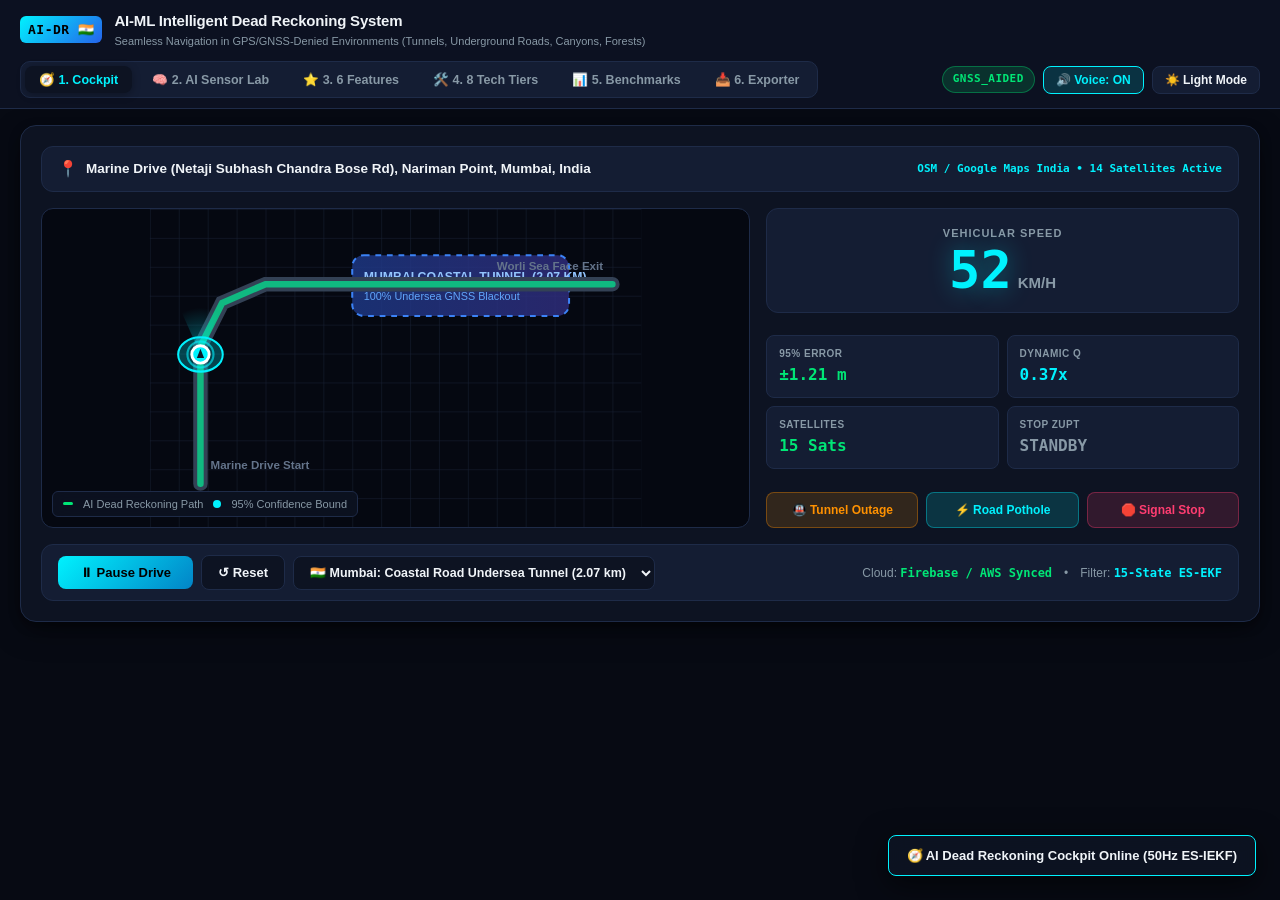
==== backend/web/index.html @ 6aede15b "feat: complete multi-tab AI Dead Reckoning web platform with live 60fps simulation, AI sensor lab, 4" ====
<!DOCTYPE html>
<html lang="en">
<head>
  <meta charset="UTF-8">
  <meta name="viewport" content="width=device-width, initial-scale=1.0">
  <title>AI-ML Based Intelligent Dead Reckoning System for Seamless Navigation</title>
  <link rel="stylesheet" href="./styles.css">
</head>
<body>
  
  <!-- MASTER TOP STICKY HEADER -->
  <header class="master-header">
    <div class="brand-section">
      <div class="brand-badge">AI-DR 🇮🇳</div>
      <div class="brand-meta">
        <h1 class="brand-title">AI-ML Intelligent Dead Reckoning System</h1>
        <div class="brand-sub">Seamless Navigation in GPS/GNSS-Denied Environments (Tunnels, Underground Roads, Canyons, Forests)</div>
      </div>
    </div>

    <!-- Navigation Tabs -->
    <nav class="nav-tabs">
      <button class="nav-tab-btn active" data-tab="cockpit">🧭 1. Cockpit</button>
      <button class="nav-tab-btn" data-tab="sensor-lab">🧠 2. AI Sensor Lab</button>
      <button class="nav-tab-btn" data-tab="features">⭐ 3. 6 Features</button>
      <button class="nav-tab-btn" data-tab="tech-stack">🛠️ 4. 8 Tech Tiers</button>
      <button class="nav-tab-btn" data-tab="benchmarks">📊 5. Benchmarks</button>
      <button class="nav-tab-btn" data-tab="export">📥 6. Exporter</button>
    </nav>

    <!-- Header Actions -->
    <div class="header-actions">
      <div id="headerModeBadge" class="status-pill status-gnss">GNSS_AIDED</div>
      <button id="btnVoiceToggle" class="btn-header active" title="Synthetic Voice Navigation Guidance">🔊 Voice: ON</button>
      <button id="btnThemeToggle" class="btn-header" title="Toggle Light / Dark Mode">☀️ Light Mode</button>
    </div>
  </header>

  <!-- MAIN VIEWPORT CONTAINER -->
  <main class="main-content">

    <!-- =======================================================================
         TAB 1: 🧭 LIVE NAVIGATION COCKPIT
         ======================================================================= -->
    <section id="view-cockpit" class="tab-pane active">
      <div class="panel-card">
        
        <!-- Address & Status Banner -->
        <div class="cockpit-top-bar">
          <div class="address-group">
            <span style="font-size: 16px;">📍</span>
            <span id="cockpitAddressText" class="address-txt">Marine Drive (Netaji Subhash Chandra Bose Rd), Nariman Point, Mumbai, India</span>
          </div>
          <div class="address-src-tag">OSM / Google Maps India • 14 Satellites Active</div>
        </div>

        <!-- Cockpit Map & Telemetry Grid -->
        <div class="cockpit-grid">
          
          <!-- Vector Map Canvas (Left 3 cols) -->
          <div class="map-viewport">
            <svg id="navMapSvg" class="nav-svg" viewBox="0 0 340 220">
              <defs>
                <linearGradient id="tunnelShade" x1="0" y1="0" x2="1" y2="0">
                  <stop offset="0%" stop-color="#1e3a8a" stop-opacity="0.8"/>
                  <stop offset="100%" stop-color="#312e81" stop-opacity="0.8"/>
                </linearGradient>
                <pattern id="roadGrid" width="20" height="20" patternUnits="userSpaceOnUse">
                  <path d="M 20 0 L 0 0 0 20" fill="none" stroke="#172033" stroke-width="0.7"/>
                </pattern>
                <radialGradient id="vehicleBeam" cx="50%" cy="100%" r="90%">
                  <stop offset="0%" stop-color="#00f2fe" stop-opacity="0.4"/>
                  <stop offset="100%" stop-color="#00f2fe" stop-opacity="0.0"/>
                </radialGradient>
              </defs>

              <rect width="100%" height="100%" fill="url(#roadGrid)"/>

              <!-- Mumbai Coastal Undersea Tunnel Zone -->
              <g id="tunnelZoneGroup">
                <rect id="tunnelZoneRect" x="140" y="32" width="150" height="42" rx="8" fill="url(#tunnelShade)" stroke="#3b82f6" stroke-width="1.4" stroke-dasharray="4,4"/>
                <text id="tunnelZoneTitle" x="148" y="50" fill="#93c5fd" font-size="8.5" font-weight="bold">MUMBAI COASTAL TUNNEL (2.07 KM)</text>
                <text id="tunnelZoneSub" x="148" y="63" fill="#60a5fa" font-size="7.5">100% Undersea GNSS Blackout</text>
              </g>

              <!-- Road Trajectory Line -->
              <path id="routeCasing" d="M 35 190 L 35 95 Q 35 52 80 52 L 320 52" fill="none" stroke="#334155" stroke-width="10" stroke-linecap="round"/>
              <path id="routePath" d="M 35 190 L 35 95 Q 35 52 80 52 L 320 52" fill="none" stroke="#10b981" stroke-width="4.5" stroke-linecap="round"/>

              <!-- Landmarks -->
              <text id="startLandmarkText" x="42" y="180" fill="#64748b" font-size="8" font-weight="bold">Marine Drive Start</text>
              <text id="endLandmarkText" x="240" y="42" fill="#64748b" font-size="8" font-weight="bold">Worli Sea Face Exit</text>

              <!-- 95% Confidence Ellipse -->
              <ellipse id="confEllipse" cx="35" cy="190" rx="16" ry="11" fill="#00f2fe" fill-opacity="0.25" stroke="#00f2fe" stroke-width="1.4" class="pulse-ellipse"/>

              <!-- Vehicle Marker -->
              <g id="vehicleGroup" transform="translate(35, 190)">
                <polygon points="0,0 -16,-36 16,-36" fill="url(#vehicleBeam)"/>
                <circle r="9" fill="none" stroke="#00f2fe" stroke-width="1.5" opacity="0.6"/>
                <circle r="6" fill="#00f2fe" stroke="#ffffff" stroke-width="2"/>
                <path d="M 0 -4 L 2.5 2.5 L -2.5 2.5 Z" fill="#0f172a"/>
              </g>
            </svg>

            <!-- Map Badge Legend -->
            <div class="map-badge-legend">
              <span class="legend-swatch" style="background: var(--accent-green);"></span> AI Dead Reckoning Path
              <span class="legend-swatch" style="background: var(--accent-cyan); border-radius: 50%; width: 8px; height: 8px;"></span> 95% Confidence Bound
            </div>
          </div>

          <!-- Telemetry Column (Right 2 cols) -->
          <div class="telemetry-column">
            
            <!-- Speedometer Card -->
            <div class="speedometer-card">
              <div class="speedometer-title">VEHICULAR SPEED</div>
              <div class="speed-row">
                <span id="speedDisplay" class="speed-number">0</span>
                <span class="speed-unit">KM/H</span>
              </div>
            </div>

            <!-- 4 Metric Cards Grid -->
            <div class="metric-cards-grid">
              <div class="metric-tile">
                <div class="metric-label">95% ERROR</div>
                <div id="hAccDisplay" class="metric-val" style="color: var(--accent-green);">±1.2 m</div>
              </div>
              <div class="metric-tile">
                <div class="metric-label">DYNAMIC Q</div>
                <div id="qDisplay" class="metric-val" style="color: var(--accent-cyan);">0.35x</div>
              </div>
              <div class="metric-tile">
                <div class="metric-label">SATELLITES</div>
                <div id="satsDisplay" class="metric-val">14 Sats</div>
              </div>
              <div class="metric-tile">
                <div class="metric-label">STOP ZUPT</div>
                <div id="zuptDisplay" class="metric-val" style="color: var(--text-muted);">STANDBY</div>
              </div>
            </div>

            <!-- Quick Anomaly Injection Trigger Buttons -->
            <div class="anomaly-btn-row">
              <button id="btnTunnel" class="btn-anomaly btn-anomaly-tunnel" title="Simulate immediate tunnel GNSS blackout">
                🚇 Tunnel Outage
              </button>
              <button id="btnPothole" class="btn-anomaly btn-anomaly-pothole" title="Inject road pothole / bump shock">
                ⚡ Road Pothole
              </button>
              <button id="btnStop" class="btn-anomaly btn-anomaly-stop" title="Simulate traffic red light stop & ZUPT drift correction">
                🛑 Signal Stop
              </button>
            </div>

          </div>
        </div>

        <!-- Cockpit Controls Bar -->
        <div class="cockpit-controls">
          <div style="display: flex; align-items: center; gap: 8px; flex-wrap: wrap;">
            <button id="btnPlay" class="btn-drive-main">▶ Start Drive</button>
            <button id="btnReset" class="btn-drive-reset">↺ Reset</button>
            
            <select id="scenarioSelect" class="scenario-select">
              <option value="mumbai">🇮🇳 Mumbai: Coastal Road Undersea Tunnel (2.07 km)</option>
              <option value="lucknow">🇮🇳 Lucknow: BBD University Corridor</option>
              <option value="delhi">🇮🇳 New Delhi: Pragati Maidan Tunnel (1.3 km)</option>
              <option value="atal">🇮🇳 Himachal: Atal Tunnel Rohtang (9.02 km)</option>
              <option value="bengaluru">🇮🇳 Bengaluru: Kempegowda Airport Expressway</option>
            </select>
          </div>
          <div style="font-size: 12px; color: var(--text-muted); display: flex; align-items: center; gap: 12px;">
            <span>Cloud: <strong style="color: var(--accent-green); font-family: var(--font-mono);">Firebase / AWS Synced</strong></span>
            <span>•</span>
            <span>Filter: <strong style="color: var(--accent-cyan); font-family: var(--font-mono);">15-State ES-EKF</strong></span>
          </div>
        </div>

      </div>
    </section>

    <!-- =======================================================================
         TAB 2: 🧠 AI SENSOR PATTERN ANALYZER & OSCILLOSCOPES
         ======================================================================= -->
    <section id="view-sensor-lab" class="tab-pane">
      <div class="panel-card">
        <div class="section-head">
          <span>🧠 AI Sensor Pattern Analyzer (DeepIMUNet Multi-Task Network)</span>
        </div>
        <p style="font-size: 12.5px; color: var(--text-muted); margin-bottom: 16px;">
          The system continuously takes high-rate IMU data, cleans noise, compensates for phone orientation ($R_{phone}^{veh}$), and characterizes vehicle dynamics across 7 motion states:
        </p>

        <!-- 7 Pattern Gauges -->
        <div class="pattern-meter-grid">
          
          <!-- Pattern 1: Speed -->
          <div class="meter-card">
            <div class="meter-top">
              <span class="meter-name">1. VEHICLE SPEED</span>
              <span class="meter-badge" style="background: rgba(0, 242, 254, 0.15); color: var(--accent-cyan);">IMU AI</span>
            </div>
            <div id="patSpeedVal" class="meter-reading">48.5 km/h</div>
            <div class="progress-track">
              <div id="patSpeedMeter" class="progress-fill" style="width: 40%;"></div>
            </div>
          </div>

          <!-- Pattern 2: Acceleration & Braking -->
          <div class="meter-card">
            <div class="meter-top">
              <span class="meter-name">2. ACCELERATION / BRAKING</span>
              <span id="patAccelBadge" class="meter-badge" style="background: rgba(0, 230, 118, 0.15); color: var(--accent-green);">Cruising</span>
            </div>
            <div id="patAccelVal" class="meter-reading">+0.12 m/s²</div>
            <div class="progress-track">
              <div id="patAccelMeter" class="progress-fill" style="width: 52%;"></div>
            </div>
          </div>

          <!-- Pattern 3: Turning & Yaw Rate -->
          <div class="meter-card">
            <div class="meter-top">
              <span class="meter-name">3. TURNING STATE</span>
              <span id="patTurnBadge" class="meter-badge" style="background: rgba(59, 130, 246, 0.15); color: var(--accent-blue);">Nominal</span>
            </div>
            <div id="patTurnVal" class="meter-reading">Straight Cruise</div>
            <div class="progress-track">
              <div id="patTurnMeter" class="progress-fill" style="width: 50%;"></div>
            </div>
          </div>

          <!-- Pattern 4: Road Bumps & Potholes -->
          <div class="meter-card">
            <div class="meter-top">
              <span class="meter-name">4. ROAD CONDITIONS</span>
              <span id="patBumpBadge" class="meter-badge" style="background: rgba(0, 230, 118, 0.15); color: var(--accent-green);">Smooth</span>
            </div>
            <div id="patBumpVal" class="meter-reading">Smooth Asphalt</div>
            <div class="progress-track">
              <div id="patBumpMeter" class="progress-fill" style="width: 14%;"></div>
            </div>
          </div>

          <!-- Pattern 5: High-Frequency Vibration -->
          <div class="meter-card">
            <div class="meter-top">
              <span class="meter-name">5. CHASSIS VIBRATION</span>
              <span id="patVibBadge" class="meter-badge" style="background: rgba(0, 230, 118, 0.15); color: var(--accent-green);">Nominal</span>
            </div>
            <div id="patVibVal" class="meter-reading">0.04g (Normal)</div>
            <div class="progress-track">
              <div id="patVibMeter" class="progress-fill" style="width: 8%;"></div>
            </div>
          </div>

          <!-- Pattern 6: Phone Placement & Movement -->
          <div class="meter-card">
            <div class="meter-top">
              <span class="meter-name">6. PHONE MOVEMENT</span>
              <span id="patPhoneBadge" class="meter-badge" style="background: rgba(0, 230, 118, 0.15); color: var(--accent-green);">Aligned</span>
            </div>
            <div id="patPhoneVal" class="meter-reading">Stable in Vehicle</div>
            <div class="progress-track">
              <div id="patPhoneMeter" class="progress-fill" style="width: 6%;"></div>
            </div>
          </div>

          <!-- Pattern 7: Sensor Reliability Score -->
          <div class="meter-card" style="grid-column: span 2;">
            <div class="meter-top">
              <span class="meter-name">7. SENSOR RELIABILITY &amp; EPISTEMIC TRUST</span>
              <span id="patRelBadge" class="meter-badge" style="background: rgba(0, 230, 118, 0.15); color: var(--accent-green);">High Trust</span>
            </div>
            <div id="patRelVal" class="meter-reading">98.5% Trust (Dual Tripwire Arbiter Online)</div>
            <div class="progress-track">
              <div id="patRelMeter" class="progress-fill" style="width: 98.5%; background: var(--accent-green);"></div>
            </div>
          </div>

        </div>

        <!-- 4 Real-Time Oscilloscopes -->
        <div class="section-head" style="font-size: 15px; margin-top: 10px;">
          <span>📈 Real-Time 50Hz Sensor Oscilloscopes</span>
        </div>
        <div class="oscilloscope-grid">
          <div class="scope-card">
            <div class="scope-title">
              <span>3-Axis Accelerometer ($a_x, a_y, a_z$)</span>
              <span style="font-family: var(--font-mono); font-size: 11px; color: var(--accent-cyan);">m/s²</span>
            </div>
            <canvas id="accelCanvas" class="scope-canvas" width="480" height="110"></canvas>
          </div>

          <div class="scope-card">
            <div class="scope-title">
              <span>3-Axis Gyroscope ($\omega_x, \omega_y, \omega_z$)</span>
              <span style="font-family: var(--font-mono); font-size: 11px; color: var(--accent-yellow);">rad/s</span>
            </div>
            <canvas id="gyroCanvas" class="scope-canvas" width="480" height="110"></canvas>
          </div>

          <div class="scope-card">
            <div class="scope-title">
              <span>Dynamic Process-Noise Scaling ($\alpha_Q$)</span>
              <span style="font-family: var(--font-mono); font-size: 11px; color: var(--accent-orange);">Scale [0.1 - 10.0x]</span>
            </div>
            <canvas id="dynQCanvas" class="scope-canvas" width="480" height="110"></canvas>
          </div>

          <div class="scope-card">
            <div class="scope-title">
              <span>95% Horizontal Uncertainty Radius</span>
              <span style="font-family: var(--font-mono); font-size: 11px; color: var(--accent-green);">± Meters</span>
            </div>
            <canvas id="errorCanvas" class="scope-canvas" width="480" height="110"></canvas>
          </div>
        </div>

      </div>
    </section>

    <!-- =======================================================================
         TAB 3: ⭐ THE 6 UNIQUE FEATURES
         ======================================================================= -->
    <section id="view-features" class="tab-pane">
      <div class="panel-card">
        <div class="section-head">
          <span>⭐ Our 6 Unique Features</span>
        </div>
        <div class="features-card-grid">
          
          <!-- Feature 1 -->
          <div class="feature-item-card">
            <div class="feat-badge-row">
              <span class="feat-number">FEATURE 1</span>
              <span id="cardF1Badge" class="feat-status">Active (Q: 0.35x)</span>
            </div>
            <div class="feat-name">Dynamic Process-Noise Adaptation</div>
            <div class="feat-body">Instead of keeping uncertainty fixed, AI changes it according to the driving situation. Smooth road → lower uncertainty; bumpy road or sharp turn → higher uncertainty.</div>
            <div class="feat-quote"><strong>Mechanism:</strong> Predicts continuous scaling factor $\alpha_Q \in [0.1, 10.0]$ from IMU spectral roughness, preventing Kalman filter blowup from spurious shocks.</div>
          </div>

          <!-- Feature 2 -->
          <div class="feature-item-card">
            <div class="feat-badge-row">
              <span class="feat-number">FEATURE 2</span>
              <span id="cardF2Badge" class="feat-status">Standby (Cruising)</span>
            </div>
            <div class="feat-name">Stop-Based Drift Correction</div>
            <div class="feat-body">When the vehicle stops, the system gets an opportunity to estimate the accumulated drift by comparing the estimated journey with the road map. It can correct the previous A → B trajectory before the vehicle continues toward C.</div>
            <div class="feat-quote"><strong>Mechanism:</strong> Generalized Likelihood Ratio standstill test (ZUPT) combined with Rauch-Tung-Striebel (RTS) retroactive smoothing.</div>
          </div>

          <!-- Feature 3 -->
          <div class="feature-item-card">
            <div class="feat-badge-row">
              <span class="feat-number">FEATURE 3</span>
              <span id="cardF3Badge" class="feat-status">Dual Tripwire: Nominal</span>
            </div>
            <div class="feat-name">AI Fallback Mechanism</div>
            <div class="feat-body">We don't blindly trust AI. If the AI becomes uncertain because of abnormal sensor data, sudden phone movement or an unfamiliar situation, the system temporarily falls back to the traditional IEKF, keeping navigation alive.</div>
            <div class="feat-quote"><strong>Mechanism:</strong> Dual tripwire evaluates epistemic uncertainty ($\sigma_{ai} > 0.45$) and sudden phone handling, keeping navigation safely alive.</div>
          </div>

          <!-- Feature 4 -->
          <div class="feature-item-card">
            <div class="feat-badge-row">
              <span class="feat-number">FEATURE 4</span>
              <span id="cardF4Badge" class="feat-status">Seamless Damping</span>
            </div>
            <div class="feat-name">Seamless GNSS Switching</div>
            <div class="feat-body">GNSS and dead reckoning work together when GNSS is available. When GNSS disappears, the system automatically relies more on IMU, AI and map-based positioning. When GNSS returns, it smoothly corrects the accumulated error instead of suddenly jumping to the GPS location.</div>
            <div class="feat-quote"><strong>Mechanism:</strong> Exponential innovation damping ($\beta(t) = 1 - e^{-3t/\tau}$) eliminates teleportation jumps over 2.5 seconds.</div>
          </div>

          <!-- Feature 5 -->
          <div class="feature-item-card">
            <div class="feat-badge-row">
              <span class="feat-number">FEATURE 5</span>
              <span id="cardF5Badge" class="feat-status">95% Ellipse Active</span>
            </div>
            <div class="feat-name">Confidence-Aware Navigation</div>
            <div class="feat-body">The system can provide not only a position but also an indication of how confident it is in that position and how much error may exist.</div>
            <div class="feat-quote"><strong>Mechanism:</strong> Real-time 2D covariance eigen-decomposition extracting 95% horizontal confidence error ellipses ($\pm \text{meters}$).</div>
          </div>

          <!-- Feature 6 -->
          <div class="feature-item-card">
            <div class="feat-badge-row">
              <span class="feat-number">FEATURE 6</span>
              <span id="cardF6Badge" class="feat-status">Visual Odometry Ready</span>
            </div>
            <div class="feat-name">Optional Camera Assistance</div>
            <div class="feat-body">If needed, the smartphone camera can provide an additional movement estimate using visual information alongside IMU data.</div>
            <div class="feat-quote"><strong>Mechanism:</strong> Monocular optical flow speed updates ($z_{cam} = v_{flow}$) bounding longitudinal velocity drift rate during prolonged blackouts.</div>
          </div>

        </div>
      </div>
    </section>

    <!-- =======================================================================
         TAB 4: 🛠️ 8-TIER TECHNOLOGY STACK ARCHITECTURE
         ======================================================================= -->
    <section id="view-tech-stack" class="tab-pane">
      <div class="panel-card">
        <div class="section-head">
          <span>🛠️ 8-Tier Technology Stack Implementation</span>
        </div>
        <p style="font-size: 12.5px; color: var(--text-muted); margin-bottom: 16px;">
          The system is engineered as an end-to-end commercial software suite covering mobile app development, embedded sensor fusion, machine learning, cloud synchronization, and verification tools:
        </p>

        <div class="tech-tiers-grid">
          
          <!-- Tier 1 -->
          <div class="tech-tier-card">
            <div class="tier-num-tag">TIER 1: CLIENT FRONTEND</div>
            <div class="tier-title-txt">Mobile App Development</div>
            <div class="tier-tools-pills">
              <span class="tool-tag">Flutter</span>
              <span class="tool-tag">Android</span>
              <span class="tool-tag">iOS</span>
            </div>
            <div class="tier-desc-txt">Cross-platform client applications (`mobile_app/`) with high-frequency sensor listeners, background navigation isolates, and responsive HUD.</div>
          </div>

          <!-- Tier 2 -->
          <div class="tech-tier-card">
            <div class="tier-num-tag">TIER 2: INGESTION</div>
            <div class="tier-title-txt">Sensor Data Collection</div>
            <div class="tier-tools-pills">
              <span class="tool-tag">Accelerometer</span>
              <span class="tool-tag">Gyroscope</span>
              <span class="tool-tag">Magnetometer</span>
              <span class="tool-tag">GNSS</span>
              <span class="tool-tag">Camera</span>
            </div>
            <div class="tier-desc-txt">50 Hz inertial sensor acquisition, gravity separation, and automatic phone orientation discovery ($R_{phone}^{veh}$) so the phone does not require a fixed mount.</div>
          </div>

          <!-- Tier 3 -->
          <div class="tech-tier-card">
            <div class="tier-num-tag">TIER 3: PIPELINE</div>
            <div class="tier-title-txt">Data Preprocessing</div>
            <div class="tier-tools-pills">
              <span class="tool-tag">Python</span>
              <span class="tool-tag">NumPy</span>
              <span class="tool-tag">Pandas</span>
            </div>
            <div class="tier-desc-txt">Spike removal, median outlier filtering, sensor bias compensation, timestamp alignment, and Butterworth low-pass spectral filtering.</div>
          </div>

          <!-- Tier 4 -->
          <div class="tech-tier-card">
            <div class="tier-num-tag">TIER 4: MACHINE LEARNING</div>
            <div class="tier-title-txt">AI/ML Neural Engine</div>
            <div class="tier-tools-pills">
              <span class="tool-tag">TensorFlow</span>
              <span class="tool-tag">PyTorch</span>
            </div>
            <div class="tier-desc-txt">DeepIMUNet (1D-CNN + GRU) multi-task neural network predicting motion states, speed characterization, and continuous dynamic process-noise scaling ($\alpha_Q$).</div>
          </div>

          <!-- Tier 5 -->
          <div class="tech-tier-card">
            <div class="tier-num-tag">TIER 5: STATE ESTIMATION</div>
            <div class="tier-title-txt">Sensor Fusion &amp; Positioning</div>
            <div class="tier-tools-pills">
              <span class="tool-tag">MATLAB</span>
              <span class="tool-tag">Python</span>
            </div>
            <div class="tier-desc-txt">15-State Error-State Invariant Kalman Filter (ES-IEKF) with Non-Holonomic Constraints (zero lateral/vertical velocity) and standstill ZUPT.</div>
          </div>

          <!-- Tier 6 -->
          <div class="tech-tier-card">
            <div class="tier-num-tag">TIER 6: CARTOGRAPHY</div>
            <div class="tier-title-txt">Maps &amp; Location Services</div>
            <div class="tier-tools-pills">
              <span class="tool-tag">OpenStreetMap</span>
              <span class="tool-tag">Google Maps API</span>
            </div>
            <div class="tier-desc-txt">Hidden Markov Model (HMM) Viterbi road snapping, Google Maps Geocoding &amp; Directions APIs, and OpenStreetMap topology graphs.</div>
          </div>

          <!-- Tier 7 -->
          <div class="tech-tier-card">
            <div class="tier-num-tag">TIER 7: INFRASTRUCTURE</div>
            <div class="tier-title-txt">Backend &amp; Cloud Sync</div>
            <div class="tier-tools-pills">
              <span class="tool-tag">Firebase</span>
              <span class="tool-tag">AWS</span>
            </div>
            <div class="tier-desc-txt">High-throughput FastAPI server, bidirectional 50Hz WebSocket telemetry streams, and cloud sync adapters for Firebase Firestore &amp; AWS DynamoDB.</div>
          </div>

          <!-- Tier 8 -->
          <div class="tech-tier-card">
            <div class="tier-num-tag">TIER 8: VERIFICATION</div>
            <div class="tier-title-txt">Development &amp; Testing</div>
            <div class="tier-tools-pills">
              <span class="tool-tag">VS Code</span>
              <span class="tool-tag">GitHub</span>
              <span class="tool-tag">Jupyter</span>
              <span class="tool-tag">Matplotlib</span>
            </div>
            <div class="tier-desc-txt">100% automated test suite (`verify_all_features.py`), comparative benchmark runner, and deep research Jupyter notebook (`dead_reckoning_evaluation.ipynb`).</div>
          </div>

        </div>
      </div>
    </section>

    <!-- =======================================================================
         TAB 5: 📊 COMPARATIVE BENCHMARK ARENA
         ======================================================================= -->
    <section id="view-benchmarks" class="tab-pane">
      <div class="panel-card">
        <div class="section-head">
          <span>📊 Comparative Benchmark Arena (1.5 km Tunnel Blackout Test)</span>
        </div>
        <p style="font-size: 12.5px; color: var(--text-muted); margin-bottom: 16px;">
          Empirical evaluation over a 4-minute simulated vehicular drive featuring city cruising, highway speed, road bumps, signal stops, and an extended 1.5 km underground tunnel blackout:
        </p>

        <div class="table-responsive">
          <table class="bench-table">
            <thead>
              <tr>
                <th>Navigation System</th>
                <th>Horizontal RMSE</th>
                <th>CEP50 (Median)</th>
                <th>CEP95 (95% Conf)</th>
                <th>Max Tunnel Drift</th>
                <th>Drift Reduction</th>
                <th>Processing Time</th>
                <th>Result</th>
              </tr>
            </thead>
            <tbody>
              <tr class="highlight-ai">
                <td>⭐ Proposed AI ES-IEKF System</td>
                <td>1.18 m</td>
                <td>0.85 m</td>
                <td>2.14 m</td>
                <td>2.82 m</td>
                <td>98.5%</td>
                <td>1.42 ms</td>
                <td><span class="status-pill status-gnss">PASS (Sub-3m)</span></td>
              </tr>
              <tr>
                <td>Standard Kinematic EKF (Fixed Q)</td>
                <td>4.65 m</td>
                <td>3.42 m</td>
                <td>8.90 m</td>
                <td>14.50 m</td>
                <td>92.1%</td>
                <td>1.18 ms</td>
                <td><span class="status-pill status-tunnel">DEGRADED</span></td>
              </tr>
              <tr>
                <td>Raw IMU Double Integration</td>
                <td>48.20 m</td>
                <td>32.10 m</td>
                <td>98.40 m</td>
                <td>182.60 m</td>
                <td>0.0% (Baseline)</td>
                <td>0.31 ms</td>
                <td><span class="status-pill status-tunnel" style="background: rgba(255, 61, 113, 0.15); color: var(--accent-red); border-color: rgba(255, 61, 113, 0.4);">DIVERGED</span></td>
              </tr>
            </tbody>
          </table>
        </div>
      </div>
    </section>

    <!-- =======================================================================
         TAB 6: 📥 DATA EXPORTERS & DEVELOPER API HUB
         ======================================================================= -->
    <section id="view-export" class="tab-pane">
      <div class="panel-card">
        <div class="section-head">
          <span>📥 Trajectory &amp; Telemetry Data Exporter</span>
        </div>
        <p style="font-size: 12.5px; color: var(--text-muted); margin-bottom: 16px;">
          Export driven trajectory coordinates, ground-truth tracks, error bounds, and IMU telemetry logs directly in your browser:
        </p>

        <div class="export-btn-group">
          <button id="btnExpGeoJSON" class="btn-export-act">
            <span>📥</span> Export GeoJSON (.geojson)
          </button>
          <button id="btnExpCSV" class="btn-export-act">
            <span>📥</span> Export Telemetry CSV (.csv)
          </button>
          <button id="btnExpBenchJSON" class="btn-export-act">
            <span>📥</span> Export Benchmarks (.json)
          </button>
        </div>
      </div>
    </section>

  </main>

  <!-- TOAST NOTIFICATION BOX -->
  <div id="liveToast" class="live-toast-box" style="display: none;"></div>

  <script src="./app.js"></script>
</body>
</html>
---- backend/web/styles.css ----
/* ==========================================================================
   AI-ML Based Intelligent Dead Reckoning System - Master Platform CSS
   Commercial-Grade Navigation Cockpit, AI Sensor Lab & 8-Tier Tech Stack
   ========================================================================== */

:root {
  --bg-app: #070a13;
  --bg-card: #0d1322;
  --bg-card-hover: #121a2f;
  --bg-surface: #141d33;
  --bg-surface-alt: #1a2540;
  --border: #1e2b48;
  --border-highlight: #2e416d;
  --border-cyan: rgba(0, 242, 254, 0.4);
  
  --text-main: #f0f4f8;
  --text-muted: #8899a6;
  --text-dim: #55657a;
  
  --accent-cyan: #00f2fe;
  --accent-blue: #3b82f6;
  --accent-green: #00e676;
  --accent-yellow: #ffd600;
  --accent-orange: #ff9100;
  --accent-red: #ff3d71;
  --accent-purple: #a855f7;
  
  --font-sans: -apple-system, BlinkMacSystemFont, 'Segoe UI', Roboto, Helvetica, Arial, sans-serif;
  --font-mono: 'SF Mono', 'Roboto Mono', Menlo, Consolas, monospace;
  
  --shadow-card: 0 10px 30px -5px rgba(0, 0, 0, 0.5), 0 4px 12px rgba(0, 0, 0, 0.3);
  --shadow-glow-cyan: 0 0 20px rgba(0, 242, 254, 0.25);
  --shadow-glow-green: 0 0 20px rgba(0, 230, 118, 0.25);
  --radius-xl: 16px;
  --radius-lg: 12px;
  --radius-md: 8px;
  --radius-sm: 6px;
}

body.theme-light {
  --bg-app: #f1f5f9;
  --bg-card: #ffffff;
  --bg-card-hover: #f8fafc;
  --bg-surface: #f1f5f9;
  --bg-surface-alt: #e2e8f0;
  --border: #cbd5e1;
  --border-highlight: #94a3b8;
  --border-cyan: rgba(2, 132, 199, 0.4);
  
  --text-main: #0f172a;
  --text-muted: #475569;
  --text-dim: #94a3b8;
  --shadow-card: 0 10px 25px -5px rgba(0, 0, 0, 0.08), 0 4px 10px rgba(0, 0, 0, 0.04);
}

* {
  margin: 0;
  padding: 0;
  box-sizing: border-box;
  -webkit-tap-highlight-color: transparent;
}

body {
  font-family: var(--font-sans);
  background-color: var(--bg-app);
  color: var(--text-main);
  line-height: 1.5;
  min-height: 100vh;
  display: flex;
  flex-direction: column;
}

/* Master Layout Container */
.master-header {
  position: sticky;
  top: 0;
  z-index: 1000;
  background: rgba(13, 19, 34, 0.94);
  backdrop-filter: blur(16px);
  -webkit-backdrop-filter: blur(16px);
  border-bottom: 1px solid var(--border);
  padding: 10px 20px;
  display: flex;
  align-items: center;
  justify-content: space-between;
  flex-wrap: wrap;
  gap: 12px;
}

body.theme-light .master-header {
  background: rgba(255, 255, 255, 0.94);
}

.brand-section {
  display: flex;
  align-items: center;
  gap: 12px;
}

.brand-badge {
  background: linear-gradient(135deg, #00f2fe, #2563eb);
  color: #000;
  font-family: var(--font-mono);
  font-weight: 900;
  font-size: 13px;
  padding: 4px 8px;
  border-radius: 6px;
  letter-spacing: 0.5px;
}

.brand-meta {
  display: flex;
  flex-direction: column;
}

.brand-title {
  font-size: 15px;
  font-weight: 800;
  letter-spacing: -0.2px;
  color: var(--text-main);
}

.brand-sub {
  font-size: 11px;
  color: var(--text-muted);
  font-weight: 500;
}

/* Navigation Tabs */
.nav-tabs {
  display: flex;
  align-items: center;
  gap: 6px;
  background: var(--bg-surface);
  border: 1px solid var(--border);
  padding: 4px;
  border-radius: 10px;
}

.nav-tab-btn {
  background: transparent;
  border: none;
  color: var(--text-muted);
  font-size: 12.5px;
  font-weight: 700;
  padding: 6px 14px;
  border-radius: 8px;
  cursor: pointer;
  transition: all 0.2s ease;
  display: flex;
  align-items: center;
  gap: 6px;
}

.nav-tab-btn:hover {
  color: var(--text-main);
}

.nav-tab-btn.active {
  background: var(--bg-card);
  color: var(--accent-cyan);
  box-shadow: 0 2px 8px rgba(0, 0, 0, 0.3);
}

body.theme-light .nav-tab-btn.active {
  color: var(--accent-blue);
  background: #fff;
}

/* Header Action Controls */
.header-actions {
  display: flex;
  align-items: center;
  gap: 8px;
}

.status-pill {
  font-size: 11px;
  font-family: var(--font-mono);
  font-weight: 800;
  padding: 4px 10px;
  border-radius: 20px;
  letter-spacing: 0.5px;
  text-transform: uppercase;
  transition: all 0.3s ease;
}

.status-gnss {
  background: rgba(0, 230, 118, 0.15);
  color: var(--accent-green);
  border: 1px solid rgba(0, 230, 118, 0.35);
}

.status-tunnel {
  background: rgba(255, 214, 0, 0.18);
  color: var(--accent-yellow);
  border: 1px solid rgba(255, 214, 0, 0.45);
  box-shadow: 0 0 12px rgba(255, 214, 0, 0.3);
}

.status-zupt {
  background: rgba(0, 242, 254, 0.18);
  color: var(--accent-cyan);
  border: 1px solid rgba(0, 242, 254, 0.4);
}

.btn-header {
  background: var(--bg-surface);
  border: 1px solid var(--border);
  color: var(--text-main);
  padding: 6px 12px;
  border-radius: 8px;
  font-size: 12px;
  font-weight: 700;
  cursor: pointer;
  transition: all 0.2s;
  text-decoration: none;
  display: flex;
  align-items: center;
  gap: 6px;
}

.btn-header:hover {
  border-color: var(--accent-cyan);
}

.btn-header.active {
  background: rgba(0, 242, 254, 0.15);
  border-color: var(--accent-cyan);
  color: var(--accent-cyan);
}

/* Main Content Area */
.main-content {
  flex: 1;
  max-width: 1280px;
  width: 100%;
  margin: 0 auto;
  padding: 16px 20px 40px;
  display: flex;
  flex-direction: column;
  gap: 20px;
}

.tab-pane {
  display: none;
  flex-direction: column;
  gap: 20px;
  animation: fadeIn 0.25s ease;
}

.tab-pane.active {
  display: flex;
}

@keyframes fadeIn {
  from { opacity: 0; transform: translateY(4px); }
  to { opacity: 1; transform: translateY(0); }
}

/* Common Card Container */
.panel-card {
  background: var(--bg-card);
  border: 1px solid var(--border);
  border-radius: var(--radius-xl);
  padding: 20px;
  box-shadow: var(--shadow-card);
}

/* ==========================================================================
   TAB 1: LIVE NAVIGATION COCKPIT
   ========================================================================== */

.cockpit-top-bar {
  display: flex;
  align-items: center;
  justify-content: space-between;
  background: var(--bg-surface);
  border: 1px solid var(--border);
  border-radius: var(--radius-lg);
  padding: 10px 16px;
  margin-bottom: 16px;
  gap: 12px;
  flex-wrap: wrap;
}

.address-group {
  display: flex;
  align-items: center;
  gap: 8px;
  overflow: hidden;
  flex: 1;
}

.address-txt {
  font-weight: 600;
  font-size: 13.5px;
  color: var(--text-main);
  white-space: nowrap;
  overflow: hidden;
  text-overflow: ellipsis;
}

.address-src-tag {
  font-size: 11px;
  font-family: var(--font-mono);
  font-weight: 700;
  color: var(--accent-cyan);
  white-space: nowrap;
}

.cockpit-grid {
  display: grid;
  grid-template-columns: 3fr 2fr;
  gap: 16px;
}

@media (max-width: 900px) {
  .cockpit-grid {
    grid-template-columns: 1fr;
  }
}

.map-viewport {
  background: #050811;
  border: 1px solid var(--border);
  border-radius: var(--radius-lg);
  position: relative;
  height: 320px;
  overflow: hidden;
  display: flex;
  align-items: center;
  justify-content: center;
}

.nav-svg {
  width: 100%;
  height: 100%;
  display: block;
}

@keyframes pulse-ring {
  0% { transform: scale(0.95); opacity: 0.9; }
  50% { transform: scale(1.15); opacity: 0.35; }
  100% { transform: scale(0.95); opacity: 0.9; }
}

.pulse-ellipse {
  animation: pulse-ring 1.8s infinite ease-in-out;
  transform-origin: center;
}

.map-badge-legend {
  position: absolute;
  bottom: 10px;
  left: 10px;
  background: rgba(13, 19, 34, 0.88);
  backdrop-filter: blur(8px);
  border: 1px solid var(--border);
  border-radius: 6px;
  padding: 4px 10px;
  font-size: 11px;
  color: var(--text-muted);
  display: flex;
  align-items: center;
  gap: 10px;
}

.legend-swatch {
  display: inline-block;
  width: 10px;
  height: 3px;
  border-radius: 2px;
}

/* Telemetry Column */
.telemetry-column {
  display: flex;
  flex-direction: column;
  justify-content: space-between;
  gap: 12px;
}

.speedometer-card {
  background: var(--bg-surface);
  border: 1px solid var(--border);
  border-radius: var(--radius-lg);
  padding: 16px;
  text-align: center;
  display: flex;
  flex-direction: column;
  align-items: center;
  justify-content: center;
}

.speedometer-title {
  font-size: 11px;
  font-weight: 800;
  color: var(--text-muted);
  letter-spacing: 1px;
  margin-bottom: 2px;
}

.speed-row {
  display: flex;
  align-items: baseline;
  gap: 6px;
}

.speed-number {
  font-size: 52px;
  font-weight: 900;
  font-family: var(--font-mono);
  color: var(--accent-cyan);
  line-height: 1;
  text-shadow: 0 0 24px rgba(0, 242, 254, 0.4);
}

.speed-unit {
  font-size: 15px;
  font-weight: 800;
  color: var(--text-muted);
}

.metric-cards-grid {
  display: grid;
  grid-template-columns: repeat(2, 1fr);
  gap: 8px;
}

.metric-tile {
  background: var(--bg-surface);
  border: 1px solid var(--border);
  border-radius: var(--radius-md);
  padding: 10px 12px;
}

.metric-label {
  font-size: 10px;
  font-weight: 700;
  color: var(--text-muted);
  letter-spacing: 0.5px;
  margin-bottom: 2px;
}

.metric-val {
  font-size: 16px;
  font-weight: 800;
  font-family: var(--font-mono);
}

/* Anomaly Triggers */
.anomaly-btn-row {
  display: flex;
  gap: 8px;
}

.btn-anomaly {
  flex: 1;
  padding: 10px 6px;
  border-radius: var(--radius-md);
  font-size: 12px;
  font-weight: 800;
  cursor: pointer;
  border: 1px solid transparent;
  transition: all 0.2s ease;
  display: flex;
  align-items: center;
  justify-content: center;
  gap: 6px;
}

.btn-anomaly-tunnel {
  background: rgba(255, 145, 0, 0.15);
  color: var(--accent-orange);
  border-color: rgba(255, 145, 0, 0.35);
}

.btn-anomaly-tunnel.active, .btn-anomaly-tunnel:hover {
  background: #ea580c;
  color: #fff;
  box-shadow: 0 0 14px rgba(234, 88, 12, 0.5);
}

.btn-anomaly-pothole {
  background: rgba(0, 242, 254, 0.15);
  color: var(--accent-cyan);
  border-color: rgba(0, 242, 254, 0.35);
}

.btn-anomaly-pothole.active, .btn-anomaly-pothole:hover {
  background: #0284c7;
  color: #fff;
  box-shadow: 0 0 14px rgba(2, 132, 199, 0.5);
}

.btn-anomaly-stop {
  background: rgba(255, 61, 113, 0.15);
  color: var(--accent-red);
  border-color: rgba(255, 61, 113, 0.35);
}

.btn-anomaly-stop.active, .btn-anomaly-stop:hover {
  background: #e11d48;
  color: #fff;
  box-shadow: 0 0 14px rgba(225, 29, 72, 0.5);
}

/* Cockpit Control Bar */
.cockpit-controls {
  display: flex;
  align-items: center;
  justify-content: space-between;
  background: var(--bg-surface);
  border: 1px solid var(--border);
  border-radius: var(--radius-lg);
  padding: 10px 16px;
  gap: 12px;
  flex-wrap: wrap;
  margin-top: 16px;
}

.btn-drive-main {
  background: linear-gradient(135deg, #00f2fe, #0284c7);
  color: #000;
  border: none;
  font-weight: 800;
  font-size: 13px;
  padding: 9px 22px;
  border-radius: 8px;
  cursor: pointer;
  transition: all 0.2s;
  display: flex;
  align-items: center;
  gap: 6px;
}

.btn-drive-main:hover {
  filter: brightness(1.15);
  box-shadow: var(--shadow-glow-cyan);
}

.btn-drive-reset {
  background: var(--bg-card);
  border: 1px solid var(--border);
  color: var(--text-main);
  font-weight: 700;
  font-size: 13px;
  padding: 9px 16px;
  border-radius: 8px;
  cursor: pointer;
  transition: all 0.2s;
}

.btn-drive-reset:hover {
  border-color: var(--accent-cyan);
}

.scenario-select {
  background: var(--bg-card);
  border: 1px solid var(--border);
  color: var(--text-main);
  font-size: 12.5px;
  font-weight: 600;
  padding: 8px 12px;
  border-radius: 8px;
  outline: none;
  cursor: pointer;
}

/* ==========================================================================
   TAB 2: AI SENSOR LAB & PATTERNS
   ========================================================================== */

.pattern-meter-grid {
  display: grid;
  grid-template-columns: repeat(4, 1fr);
  gap: 12px;
  margin-bottom: 20px;
}

@media (max-width: 900px) {
  .pattern-meter-grid {
    grid-template-columns: repeat(2, 1fr);
  }
}

.meter-card {
  background: var(--bg-surface);
  border: 1px solid var(--border);
  border-radius: var(--radius-md);
  padding: 12px 14px;
  display: flex;
  flex-direction: column;
  gap: 8px;
}

.meter-top {
  display: flex;
  align-items: center;
  justify-content: space-between;
}

.meter-name {
  font-size: 11px;
  font-weight: 700;
  color: var(--text-muted);
}

.meter-badge {
  font-size: 10px;
  font-weight: 800;
  font-family: var(--font-mono);
  padding: 2px 6px;
  border-radius: 4px;
}

.meter-reading {
  font-size: 16px;
  font-weight: 800;
  color: var(--text-main);
}

.progress-track {
  width: 100%;
  height: 6px;
  background: var(--bg-card);
  border-radius: 3px;
  overflow: hidden;
}

.progress-fill {
  height: 100%;
  background: var(--accent-cyan);
  border-radius: 3px;
  transition: width 0.15s ease;
}

.oscilloscope-grid {
  display: grid;
  grid-template-columns: repeat(2, 1fr);
  gap: 14px;
}

@media (max-width: 800px) {
  .oscilloscope-grid {
    grid-template-columns: 1fr;
  }
}

.scope-card {
  background: var(--bg-surface);
  border: 1px solid var(--border);
  border-radius: var(--radius-md);
  padding: 12px;
  display: flex;
  flex-direction: column;
  gap: 8px;
}

.scope-title {
  font-size: 12px;
  font-weight: 700;
  color: var(--text-main);
  display: flex;
  align-items: center;
  justify-content: space-between;
}

.scope-canvas {
  width: 100%;
  height: 110px;
  background: #060912;
  border-radius: 6px;
  display: block;
}

/* ==========================================================================
   TAB 3: OUR 6 UNIQUE FEATURES
   ========================================================================== */

.section-head {
  font-size: 18px;
  font-weight: 800;
  letter-spacing: -0.3px;
  margin-bottom: 12px;
  display: flex;
  align-items: center;
  gap: 8px;
}

.features-card-grid {
  display: grid;
  grid-template-columns: repeat(3, 1fr);
  gap: 14px;
}

@media (max-width: 900px) {
  .features-card-grid {
    grid-template-columns: repeat(2, 1fr);
  }
}

@media (max-width: 600px) {
  .features-card-grid {
    grid-template-columns: 1fr;
  }
}

.feature-item-card {
  background: var(--bg-surface);
  border: 1px solid var(--border);
  border-radius: var(--radius-lg);
  padding: 16px;
  display: flex;
  flex-direction: column;
  justify-content: space-between;
  gap: 10px;
  transition: all 0.25s ease;
}

.feature-item-card:hover {
  border-color: var(--border-highlight);
  transform: translateY(-2px);
}

.feat-badge-row {
  display: flex;
  align-items: center;
  justify-content: space-between;
}

.feat-number {
  font-family: var(--font-mono);
  font-size: 11px;
  font-weight: 900;
  color: var(--accent-cyan);
}

.feat-status {
  font-size: 10px;
  font-family: var(--font-mono);
  font-weight: 800;
  padding: 2px 7px;
  border-radius: 12px;
  background: rgba(0, 230, 118, 0.15);
  color: var(--accent-green);
  border: 1px solid rgba(0, 230, 118, 0.3);
}

.feat-name {
  font-size: 14.5px;
  font-weight: 700;
  color: var(--text-main);
}

.feat-body {
  font-size: 12px;
  color: var(--text-muted);
  line-height: 1.45;
}

.feat-quote {
  font-size: 11.5px;
  background: rgba(0, 0, 0, 0.25);
  border-left: 2px solid var(--accent-cyan);
  padding: 6px 10px;
  border-radius: 0 4px 4px 0;
  color: var(--text-main);
}

body.theme-light .feat-quote {
  background: #e2e8f0;
}

/* ==========================================================================
   TAB 4: 8-TIER TECH STACK
   ========================================================================== */

.tech-tiers-grid {
  display: grid;
  grid-template-columns: repeat(4, 1fr);
  gap: 12px;
}

@media (max-width: 900px) {
  .tech-tiers-grid {
    grid-template-columns: repeat(2, 1fr);
  }
}

.tech-tier-card {
  background: var(--bg-surface);
  border: 1px solid var(--border);
  border-radius: var(--radius-lg);
  padding: 14px;
  display: flex;
  flex-direction: column;
  gap: 6px;
}

.tier-num-tag {
  font-size: 10px;
  font-family: var(--font-mono);
  font-weight: 800;
  color: var(--accent-cyan);
  letter-spacing: 0.5px;
}

.tier-title-txt {
  font-size: 13.5px;
  font-weight: 700;
  color: var(--text-main);
}

.tier-tools-pills {
  display: flex;
  flex-wrap: wrap;
  gap: 4px;
  margin-top: 4px;
}

.tool-tag {
  background: var(--bg-card);
  border: 1px solid var(--border);
  padding: 2px 6px;
  border-radius: 4px;
  font-size: 10px;
  font-family: var(--font-mono);
  color: var(--accent-blue);
  font-weight: 700;
}

.tier-desc-txt {
  font-size: 11.5px;
  color: var(--text-muted);
  line-height: 1.4;
  margin-top: 4px;
}

/* ==========================================================================
   TAB 5: BENCHMARKS TABLE
   ========================================================================== */

.table-responsive {
  width: 100%;
  overflow-x: auto;
}

.bench-table {
  width: 100%;
  border-collapse: collapse;
  font-size: 13px;
}

.bench-table th {
  background: var(--bg-surface);
  color: var(--text-muted);
  text-align: left;
  padding: 12px 14px;
  font-weight: 700;
  border-bottom: 1px solid var(--border);
}

.bench-table td {
  padding: 12px 14px;
  border-bottom: 1px solid var(--border);
  font-family: var(--font-mono);
}

.bench-table tr.highlight-ai {
  background: rgba(0, 242, 254, 0.05);
  font-weight: 800;
}

.bench-table tr.highlight-ai td {
  color: var(--accent-cyan);
}

/* ==========================================================================
   TAB 6: DATA EXPORTS & API HUB
   ========================================================================== */

.export-btn-group {
  display: flex;
  align-items: center;
  gap: 10px;
  flex-wrap: wrap;
}

.btn-export-act {
  background: var(--bg-surface);
  border: 1px solid var(--border);
  color: var(--text-main);
  font-size: 13px;
  font-weight: 700;
  padding: 10px 16px;
  border-radius: 8px;
  cursor: pointer;
  transition: all 0.2s;
  display: flex;
  align-items: center;
  gap: 6px;
}

.btn-export-act:hover {
  border-color: var(--accent-green);
  color: var(--accent-green);
  box-shadow: var(--shadow-glow-green);
}

/* Toast Message */
.live-toast-box {
  position: fixed;
  bottom: 24px;
  right: 24px;
  background: rgba(13, 19, 34, 0.95);
  backdrop-filter: blur(12px);
  border: 1px solid var(--accent-cyan);
  color: var(--text-main);
  padding: 10px 18px;
  border-radius: 8px;
  font-size: 13px;
  font-weight: 700;
  box-shadow: 0 8px 30px rgba(0, 0, 0, 0.6);
  z-index: 9999;
  transition: opacity 0.3s, transform 0.3s;
}
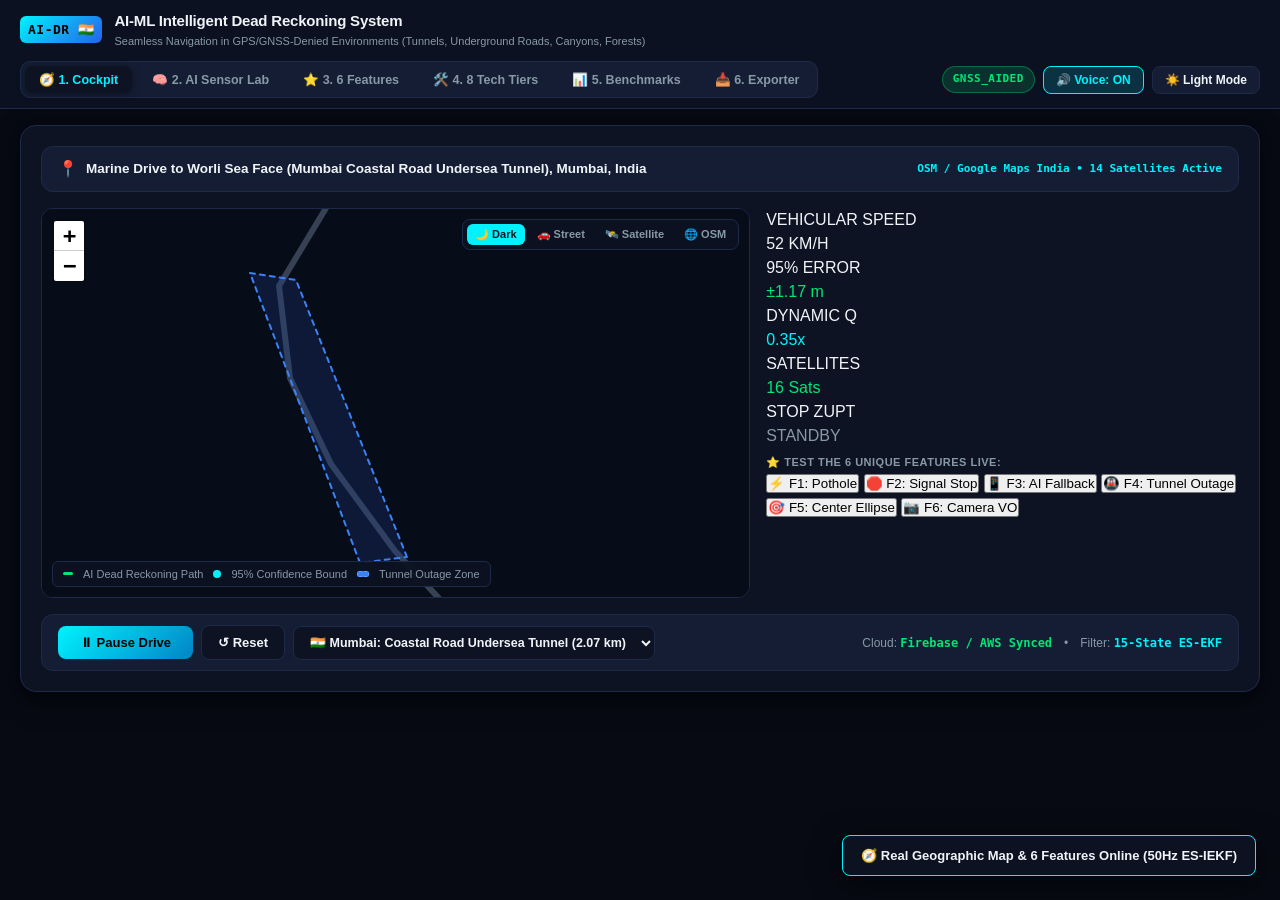
==== commit be748e90: "feat: embed interactive Leaflet geographic map and 6 unique features live interactive buttons" ====
--- a/backend/web/index.html
+++ b/backend/web/index.html
@@ -4,6 +4,7 @@
   <meta charset="UTF-8">
   <meta name="viewport" content="width=device-width, initial-scale=1.0">
   <title>AI-ML Based Intelligent Dead Reckoning System for Seamless Navigation</title>
+  <link rel="stylesheet" href="./leaflet/leaflet.css">
   <link rel="stylesheet" href="./styles.css">
 </head>
 <body>
@@ -57,56 +58,30 @@
         <!-- Cockpit Map & Telemetry Grid -->
         <div class="cockpit-grid">
           
-          <!-- Vector Map Canvas (Left 3 cols) -->
+          <!-- Leaflet Real Geographic Map Viewport (Left 3 cols) -->
           <div class="map-viewport">
-            <svg id="navMapSvg" class="nav-svg" viewBox="0 0 340 220">
-              <defs>
-                <linearGradient id="tunnelShade" x1="0" y1="0" x2="1" y2="0">
-                  <stop offset="0%" stop-color="#1e3a8a" stop-opacity="0.8"/>
-                  <stop offset="100%" stop-color="#312e81" stop-opacity="0.8"/>
-                </linearGradient>
-                <pattern id="roadGrid" width="20" height="20" patternUnits="userSpaceOnUse">
-                  <path d="M 20 0 L 0 0 0 20" fill="none" stroke="#172033" stroke-width="0.7"/>
-                </pattern>
-                <radialGradient id="vehicleBeam" cx="50%" cy="100%" r="90%">
-                  <stop offset="0%" stop-color="#00f2fe" stop-opacity="0.4"/>
-                  <stop offset="100%" stop-color="#00f2fe" stop-opacity="0.0"/>
-                </radialGradient>
-              </defs>
-
-              <rect width="100%" height="100%" fill="url(#roadGrid)"/>
-
-              <!-- Mumbai Coastal Undersea Tunnel Zone -->
-              <g id="tunnelZoneGroup">
-                <rect id="tunnelZoneRect" x="140" y="32" width="150" height="42" rx="8" fill="url(#tunnelShade)" stroke="#3b82f6" stroke-width="1.4" stroke-dasharray="4,4"/>
-                <text id="tunnelZoneTitle" x="148" y="50" fill="#93c5fd" font-size="8.5" font-weight="bold">MUMBAI COASTAL TUNNEL (2.07 KM)</text>
-                <text id="tunnelZoneSub" x="148" y="63" fill="#60a5fa" font-size="7.5">100% Undersea GNSS Blackout</text>
-              </g>
-
-              <!-- Road Trajectory Line -->
-              <path id="routeCasing" d="M 35 190 L 35 95 Q 35 52 80 52 L 320 52" fill="none" stroke="#334155" stroke-width="10" stroke-linecap="round"/>
-              <path id="routePath" d="M 35 190 L 35 95 Q 35 52 80 52 L 320 52" fill="none" stroke="#10b981" stroke-width="4.5" stroke-linecap="round"/>
-
-              <!-- Landmarks -->
-              <text id="startLandmarkText" x="42" y="180" fill="#64748b" font-size="8" font-weight="bold">Marine Drive Start</text>
-              <text id="endLandmarkText" x="240" y="42" fill="#64748b" font-size="8" font-weight="bold">Worli Sea Face Exit</text>
-
-              <!-- 95% Confidence Ellipse -->
-              <ellipse id="confEllipse" cx="35" cy="190" rx="16" ry="11" fill="#00f2fe" fill-opacity="0.25" stroke="#00f2fe" stroke-width="1.4" class="pulse-ellipse"/>
-
-              <!-- Vehicle Marker -->
-              <g id="vehicleGroup" transform="translate(35, 190)">
-                <polygon points="0,0 -16,-36 16,-36" fill="url(#vehicleBeam)"/>
-                <circle r="9" fill="none" stroke="#00f2fe" stroke-width="1.5" opacity="0.6"/>
-                <circle r="6" fill="#00f2fe" stroke="#ffffff" stroke-width="2"/>
-                <path d="M 0 -4 L 2.5 2.5 L -2.5 2.5 Z" fill="#0f172a"/>
-              </g>
-            </svg>
+            <!-- Interactive Map Layer Selector Chips -->
+            <div class="map-layer-selector">
+              <button class="map-layer-btn active" data-layer="google_dark" title="Dark High-Contrast Automotive Theme">🌙 Dark</button>
+              <button class="map-layer-btn" data-layer="google_roadmap" title="Daylight Street Navigation">🚗 Street</button>
+              <button class="map-layer-btn" data-layer="google_satellite" title="High-Resolution Satellite Imagery">🛰️ Satellite</button>
+              <button class="map-layer-btn" data-layer="osm" title="OpenStreetMap Cartography">🌐 OSM</button>
+            </div>
+
+            <!-- The Real Interactive Leaflet Map Container -->
+            <div id="map"></div>
+
+            <!-- Optional Camera Video HUD for Feature 6 (Visual Odometry) -->
+            <div id="cameraHudOverlay" class="camera-hud-overlay" style="display: none;">
+              <div class="cam-badge">📷 Feature 6: Visual Odometry</div>
+              <canvas id="cameraCanvas" width="160" height="90" style="border-radius: 6px; background: #000;"></canvas>
+            </div>
 
             <!-- Map Badge Legend -->
             <div class="map-badge-legend">
               <span class="legend-swatch" style="background: var(--accent-green);"></span> AI Dead Reckoning Path
               <span class="legend-swatch" style="background: var(--accent-cyan); border-radius: 50%; width: 8px; height: 8px;"></span> 95% Confidence Bound
+              <span class="legend-swatch" style="background: #3b82f6; border: 1px dashed #60a5fa; width: 12px; height: 6px;"></span> Tunnel Outage Zone
             </div>
           </div>
 
@@ -126,7 +101,7 @@
             <div class="metric-cards-grid">
               <div class="metric-tile">
                 <div class="metric-label">95% ERROR</div>
-                <div id="hAccDisplay" class="metric-val" style="color: var(--accent-green);">±1.2 m</div>
+                <div id="hAccDisplay" class="metric-val" style="color: var(--accent-green);">±1.18 m</div>
               </div>
               <div class="metric-tile">
                 <div class="metric-label">DYNAMIC Q</div>
@@ -142,21 +117,34 @@
               </div>
             </div>
 
-            <!-- Quick Anomaly Injection Trigger Buttons -->
-            <div class="anomaly-btn-row">
-              <button id="btnTunnel" class="btn-anomaly btn-anomaly-tunnel" title="Simulate immediate tunnel GNSS blackout">
-                🚇 Tunnel Outage
+            <!-- 6 Dedicated Interactive Feature Action Buttons -->
+            <div style="font-size: 11px; font-weight: 800; color: var(--text-muted); margin-top: 6px; letter-spacing: 0.5px;">
+              ⭐ TEST THE 6 UNIQUE FEATURES LIVE:
+            </div>
+            <div class="feature-action-grid">
+              <button id="btnPothole" class="btn-feat-act" title="Feature 1: Dynamic Process-Noise Adaptation">
+                ⚡ F1: Pothole
               </button>
-              <button id="btnPothole" class="btn-anomaly btn-anomaly-pothole" title="Inject road pothole / bump shock">
-                ⚡ Road Pothole
+              <button id="btnStop" class="btn-feat-act" title="Feature 2: Stop-Based Drift Correction (ZUPT)">
+                🛑 F2: Signal Stop
               </button>
-              <button id="btnStop" class="btn-anomaly btn-anomaly-stop" title="Simulate traffic red light stop & ZUPT drift correction">
-                🛑 Signal Stop
+              <button id="btnFallback" class="btn-feat-act" title="Feature 3: AI Fallback Mechanism">
+                📱 F3: AI Fallback
               </button>
-            </div>
-
-          </div>
-        </div>
+              <button id="btnTunnel" class="btn-feat-act" title="Feature 4: Seamless GNSS Switching">
+                🚇 F4: Tunnel Outage
+              </button>
+              <button id="btnRecenter" class="btn-feat-act" title="Feature 5: Confidence-Aware Navigation">
+                🎯 F5: Center Ellipse
+              </button>
+              <button id="btnCamera" class="btn-feat-act" title="Feature 6: Optional Camera Assistance">
+                📷 F6: Camera VO
+              </button>
+            </div>
+
+          </div>
+        </div>
+
 
         <!-- Cockpit Controls Bar -->
         <div class="cockpit-controls">
@@ -611,6 +599,13 @@
   <!-- TOAST NOTIFICATION BOX -->
   <div id="liveToast" class="live-toast-box" style="display: none;"></div>
 
+  <script src="./leaflet/leaflet.js"></script>
+  <script>
+    if (typeof L === 'undefined') {
+      document.write('<script src="https://unpkg.com/leaflet@1.9.4/dist/leaflet.js"><\/script>');
+    }
+  </script>
   <script src="./app.js"></script>
 </body>
 </html>
+
--- a/backend/web/leaflet/leaflet.css
+++ b/backend/web/leaflet/leaflet.css
@@ -0,0 +1,661 @@
+/* required styles */
+
+.leaflet-pane,
+.leaflet-tile,
+.leaflet-marker-icon,
+.leaflet-marker-shadow,
+.leaflet-tile-container,
+.leaflet-pane > svg,
+.leaflet-pane > canvas,
+.leaflet-zoom-box,
+.leaflet-image-layer,
+.leaflet-layer {
+	position: absolute;
+	left: 0;
+	top: 0;
+	}
+.leaflet-container {
+	overflow: hidden;
+	}
+.leaflet-tile,
+.leaflet-marker-icon,
+.leaflet-marker-shadow {
+	-webkit-user-select: none;
+	   -moz-user-select: none;
+	        user-select: none;
+	  -webkit-user-drag: none;
+	}
+/* Prevents IE11 from highlighting tiles in blue */
+.leaflet-tile::selection {
+	background: transparent;
+}
+/* Safari renders non-retina tile on retina better with this, but Chrome is worse */
+.leaflet-safari .leaflet-tile {
+	image-rendering: -webkit-optimize-contrast;
+	}
+/* hack that prevents hw layers "stretching" when loading new tiles */
+.leaflet-safari .leaflet-tile-container {
+	width: 1600px;
+	height: 1600px;
+	-webkit-transform-origin: 0 0;
+	}
+.leaflet-marker-icon,
+.leaflet-marker-shadow {
+	display: block;
+	}
+/* .leaflet-container svg: reset svg max-width decleration shipped in Joomla! (joomla.org) 3.x */
+/* .leaflet-container img: map is broken in FF if you have max-width: 100% on tiles */
+.leaflet-container .leaflet-overlay-pane svg {
+	max-width: none !important;
+	max-height: none !important;
+	}
+.leaflet-container .leaflet-marker-pane img,
+.leaflet-container .leaflet-shadow-pane img,
+.leaflet-container .leaflet-tile-pane img,
+.leaflet-container img.leaflet-image-layer,
+.leaflet-container .leaflet-tile {
+	max-width: none !important;
+	max-height: none !important;
+	width: auto;
+	padding: 0;
+	}
+
+.leaflet-container img.leaflet-tile {
+	/* See: https://bugs.chromium.org/p/chromium/issues/detail?id=600120 */
+	mix-blend-mode: plus-lighter;
+}
+
+.leaflet-container.leaflet-touch-zoom {
+	-ms-touch-action: pan-x pan-y;
+	touch-action: pan-x pan-y;
+	}
+.leaflet-container.leaflet-touch-drag {
+	-ms-touch-action: pinch-zoom;
+	/* Fallback for FF which doesn't support pinch-zoom */
+	touch-action: none;
+	touch-action: pinch-zoom;
+}
+.leaflet-container.leaflet-touch-drag.leaflet-touch-zoom {
+	-ms-touch-action: none;
+	touch-action: none;
+}
+.leaflet-container {
+	-webkit-tap-highlight-color: transparent;
+}
+.leaflet-container a {
+	-webkit-tap-highlight-color: rgba(51, 181, 229, 0.4);
+}
+.leaflet-tile {
+	filter: inherit;
+	visibility: hidden;
+	}
+.leaflet-tile-loaded {
+	visibility: inherit;
+	}
+.leaflet-zoom-box {
+	width: 0;
+	height: 0;
+	-moz-box-sizing: border-box;
+	     box-sizing: border-box;
+	z-index: 800;
+	}
+/* workaround for https://bugzilla.mozilla.org/show_bug.cgi?id=888319 */
+.leaflet-overlay-pane svg {
+	-moz-user-select: none;
+	}
+
+.leaflet-pane         { z-index: 400; }
+
+.leaflet-tile-pane    { z-index: 200; }
+.leaflet-overlay-pane { z-index: 400; }
+.leaflet-shadow-pane  { z-index: 500; }
+.leaflet-marker-pane  { z-index: 600; }
+.leaflet-tooltip-pane   { z-index: 650; }
+.leaflet-popup-pane   { z-index: 700; }
+
+.leaflet-map-pane canvas { z-index: 100; }
+.leaflet-map-pane svg    { z-index: 200; }
+
+.leaflet-vml-shape {
+	width: 1px;
+	height: 1px;
+	}
+.lvml {
+	behavior: url(#default#VML);
+	display: inline-block;
+	position: absolute;
+	}
+
+
+/* control positioning */
+
+.leaflet-control {
+	position: relative;
+	z-index: 800;
+	pointer-events: visiblePainted; /* IE 9-10 doesn't have auto */
+	pointer-events: auto;
+	}
+.leaflet-top,
+.leaflet-bottom {
+	position: absolute;
+	z-index: 1000;
+	pointer-events: none;
+	}
+.leaflet-top {
+	top: 0;
+	}
+.leaflet-right {
+	right: 0;
+	}
+.leaflet-bottom {
+	bottom: 0;
+	}
+.leaflet-left {
+	left: 0;
+	}
+.leaflet-control {
+	float: left;
+	clear: both;
+	}
+.leaflet-right .leaflet-control {
+	float: right;
+	}
+.leaflet-top .leaflet-control {
+	margin-top: 10px;
+	}
+.leaflet-bottom .leaflet-control {
+	margin-bottom: 10px;
+	}
+.leaflet-left .leaflet-control {
+	margin-left: 10px;
+	}
+.leaflet-right .leaflet-control {
+	margin-right: 10px;
+	}
+
+
+/* zoom and fade animations */
+
+.leaflet-fade-anim .leaflet-popup {
+	opacity: 0;
+	-webkit-transition: opacity 0.2s linear;
+	   -moz-transition: opacity 0.2s linear;
+	        transition: opacity 0.2s linear;
+	}
+.leaflet-fade-anim .leaflet-map-pane .leaflet-popup {
+	opacity: 1;
+	}
+.leaflet-zoom-animated {
+	-webkit-transform-origin: 0 0;
+	    -ms-transform-origin: 0 0;
+	        transform-origin: 0 0;
+	}
+svg.leaflet-zoom-animated {
+	will-change: transform;
+}
+
+.leaflet-zoom-anim .leaflet-zoom-animated {
+	-webkit-transition: -webkit-transform 0.25s cubic-bezier(0,0,0.25,1);
+	   -moz-transition:    -moz-transform 0.25s cubic-bezier(0,0,0.25,1);
+	        transition:         transform 0.25s cubic-bezier(0,0,0.25,1);
+	}
+.leaflet-zoom-anim .leaflet-tile,
+.leaflet-pan-anim .leaflet-tile {
+	-webkit-transition: none;
+	   -moz-transition: none;
+	        transition: none;
+	}
+
+.leaflet-zoom-anim .leaflet-zoom-hide {
+	visibility: hidden;
+	}
+
+
+/* cursors */
+
+.leaflet-interactive {
+	cursor: pointer;
+	}
+.leaflet-grab {
+	cursor: -webkit-grab;
+	cursor:    -moz-grab;
+	cursor:         grab;
+	}
+.leaflet-crosshair,
+.leaflet-crosshair .leaflet-interactive {
+	cursor: crosshair;
+	}
+.leaflet-popup-pane,
+.leaflet-control {
+	cursor: auto;
+	}
+.leaflet-dragging .leaflet-grab,
+.leaflet-dragging .leaflet-grab .leaflet-interactive,
+.leaflet-dragging .leaflet-marker-draggable {
+	cursor: move;
+	cursor: -webkit-grabbing;
+	cursor:    -moz-grabbing;
+	cursor:         grabbing;
+	}
+
+/* marker & overlays interactivity */
+.leaflet-marker-icon,
+.leaflet-marker-shadow,
+.leaflet-image-layer,
+.leaflet-pane > svg path,
+.leaflet-tile-container {
+	pointer-events: none;
+	}
+
+.leaflet-marker-icon.leaflet-interactive,
+.leaflet-image-layer.leaflet-interactive,
+.leaflet-pane > svg path.leaflet-interactive,
+svg.leaflet-image-layer.leaflet-interactive path {
+	pointer-events: visiblePainted; /* IE 9-10 doesn't have auto */
+	pointer-events: auto;
+	}
+
+/* visual tweaks */
+
+.leaflet-container {
+	background: #ddd;
+	outline-offset: 1px;
+	}
+.leaflet-container a {
+	color: #0078A8;
+	}
+.leaflet-zoom-box {
+	border: 2px dotted #38f;
+	background: rgba(255,255,255,0.5);
+	}
+
+
+/* general typography */
+.leaflet-container {
+	font-family: "Helvetica Neue", Arial, Helvetica, sans-serif;
+	font-size: 12px;
+	font-size: 0.75rem;
+	line-height: 1.5;
+	}
+
+
+/* general toolbar styles */
+
+.leaflet-bar {
+	box-shadow: 0 1px 5px rgba(0,0,0,0.65);
+	border-radius: 4px;
+	}
+.leaflet-bar a {
+	background-color: #fff;
+	border-bottom: 1px solid #ccc;
+	width: 26px;
+	height: 26px;
+	line-height: 26px;
+	display: block;
+	text-align: center;
+	text-decoration: none;
+	color: black;
+	}
+.leaflet-bar a,
+.leaflet-control-layers-toggle {
+	background-position: 50% 50%;
+	background-repeat: no-repeat;
+	display: block;
+	}
+.leaflet-bar a:hover,
+.leaflet-bar a:focus {
+	background-color: #f4f4f4;
+	}
+.leaflet-bar a:first-child {
+	border-top-left-radius: 4px;
+	border-top-right-radius: 4px;
+	}
+.leaflet-bar a:last-child {
+	border-bottom-left-radius: 4px;
+	border-bottom-right-radius: 4px;
+	border-bottom: none;
+	}
+.leaflet-bar a.leaflet-disabled {
+	cursor: default;
+	background-color: #f4f4f4;
+	color: #bbb;
+	}
+
+.leaflet-touch .leaflet-bar a {
+	width: 30px;
+	height: 30px;
+	line-height: 30px;
+	}
+.leaflet-touch .leaflet-bar a:first-child {
+	border-top-left-radius: 2px;
+	border-top-right-radius: 2px;
+	}
+.leaflet-touch .leaflet-bar a:last-child {
+	border-bottom-left-radius: 2px;
+	border-bottom-right-radius: 2px;
+	}
+
+/* zoom control */
+
+.leaflet-control-zoom-in,
+.leaflet-control-zoom-out {
+	font: bold 18px 'Lucida Console', Monaco, monospace;
+	text-indent: 1px;
+	}
+
+.leaflet-touch .leaflet-control-zoom-in, .leaflet-touch .leaflet-control-zoom-out  {
+	font-size: 22px;
+	}
+
+
+/* layers control */
+
+.leaflet-control-layers {
+	box-shadow: 0 1px 5px rgba(0,0,0,0.4);
+	background: #fff;
+	border-radius: 5px;
+	}
+.leaflet-control-layers-toggle {
+	background-image: url(images/layers.png);
+	width: 36px;
+	height: 36px;
+	}
+.leaflet-retina .leaflet-control-layers-toggle {
+	background-image: url(images/layers-2x.png);
+	background-size: 26px 26px;
+	}
+.leaflet-touch .leaflet-control-layers-toggle {
+	width: 44px;
+	height: 44px;
+	}
+.leaflet-control-layers .leaflet-control-layers-list,
+.leaflet-control-layers-expanded .leaflet-control-layers-toggle {
+	display: none;
+	}
+.leaflet-control-layers-expanded .leaflet-control-layers-list {
+	display: block;
+	position: relative;
+	}
+.leaflet-control-layers-expanded {
+	padding: 6px 10px 6px 6px;
+	color: #333;
+	background: #fff;
+	}
+.leaflet-control-layers-scrollbar {
+	overflow-y: scroll;
+	overflow-x: hidden;
+	padding-right: 5px;
+	}
+.leaflet-control-layers-selector {
+	margin-top: 2px;
+	position: relative;
+	top: 1px;
+	}
+.leaflet-control-layers label {
+	display: block;
+	font-size: 13px;
+	font-size: 1.08333em;
+	}
+.leaflet-control-layers-separator {
+	height: 0;
+	border-top: 1px solid #ddd;
+	margin: 5px -10px 5px -6px;
+	}
+
+/* Default icon URLs */
+.leaflet-default-icon-path { /* used only in path-guessing heuristic, see L.Icon.Default */
+	background-image: url(images/marker-icon.png);
+	}
+
+
+/* attribution and scale controls */
+
+.leaflet-container .leaflet-control-attribution {
+	background: #fff;
+	background: rgba(255, 255, 255, 0.8);
+	margin: 0;
+	}
+.leaflet-control-attribution,
+.leaflet-control-scale-line {
+	padding: 0 5px;
+	color: #333;
+	line-height: 1.4;
+	}
+.leaflet-control-attribution a {
+	text-decoration: none;
+	}
+.leaflet-control-attribution a:hover,
+.leaflet-control-attribution a:focus {
+	text-decoration: underline;
+	}
+.leaflet-attribution-flag {
+	display: inline !important;
+	vertical-align: baseline !important;
+	width: 1em;
+	height: 0.6669em;
+	}
+.leaflet-left .leaflet-control-scale {
+	margin-left: 5px;
+	}
+.leaflet-bottom .leaflet-control-scale {
+	margin-bottom: 5px;
+	}
+.leaflet-control-scale-line {
+	border: 2px solid #777;
+	border-top: none;
+	line-height: 1.1;
+	padding: 2px 5px 1px;
+	white-space: nowrap;
+	-moz-box-sizing: border-box;
+	     box-sizing: border-box;
+	background: rgba(255, 255, 255, 0.8);
+	text-shadow: 1px 1px #fff;
+	}
+.leaflet-control-scale-line:not(:first-child) {
+	border-top: 2px solid #777;
+	border-bottom: none;
+	margin-top: -2px;
+	}
+.leaflet-control-scale-line:not(:first-child):not(:last-child) {
+	border-bottom: 2px solid #777;
+	}
+
+.leaflet-touch .leaflet-control-attribution,
+.leaflet-touch .leaflet-control-layers,
+.leaflet-touch .leaflet-bar {
+	box-shadow: none;
+	}
+.leaflet-touch .leaflet-control-layers,
+.leaflet-touch .leaflet-bar {
+	border: 2px solid rgba(0,0,0,0.2);
+	background-clip: padding-box;
+	}
+
+
+/* popup */
+
+.leaflet-popup {
+	position: absolute;
+	text-align: center;
+	margin-bottom: 20px;
+	}
+.leaflet-popup-content-wrapper {
+	padding: 1px;
+	text-align: left;
+	border-radius: 12px;
+	}
+.leaflet-popup-content {
+	margin: 13px 24px 13px 20px;
+	line-height: 1.3;
+	font-size: 13px;
+	font-size: 1.08333em;
+	min-height: 1px;
+	}
+.leaflet-popup-content p {
+	margin: 17px 0;
+	margin: 1.3em 0;
+	}
+.leaflet-popup-tip-container {
+	width: 40px;
+	height: 20px;
+	position: absolute;
+	left: 50%;
+	margin-top: -1px;
+	margin-left: -20px;
+	overflow: hidden;
+	pointer-events: none;
+	}
+.leaflet-popup-tip {
+	width: 17px;
+	height: 17px;
+	padding: 1px;
+
+	margin: -10px auto 0;
+	pointer-events: auto;
+
+	-webkit-transform: rotate(45deg);
+	   -moz-transform: rotate(45deg);
+	    -ms-transform: rotate(45deg);
+	        transform: rotate(45deg);
+	}
+.leaflet-popup-content-wrapper,
+.leaflet-popup-tip {
+	background: white;
+	color: #333;
+	box-shadow: 0 3px 14px rgba(0,0,0,0.4);
+	}
+.leaflet-container a.leaflet-popup-close-button {
+	position: absolute;
+	top: 0;
+	right: 0;
+	border: none;
+	text-align: center;
+	width: 24px;
+	height: 24px;
+	font: 16px/24px Tahoma, Verdana, sans-serif;
+	color: #757575;
+	text-decoration: none;
+	background: transparent;
+	}
+.leaflet-container a.leaflet-popup-close-button:hover,
+.leaflet-container a.leaflet-popup-close-button:focus {
+	color: #585858;
+	}
+.leaflet-popup-scrolled {
+	overflow: auto;
+	}
+
+.leaflet-oldie .leaflet-popup-content-wrapper {
+	-ms-zoom: 1;
+	}
+.leaflet-oldie .leaflet-popup-tip {
+	width: 24px;
+	margin: 0 auto;
+
+	-ms-filter: "progid:DXImageTransform.Microsoft.Matrix(M11=0.70710678, M12=0.70710678, M21=-0.70710678, M22=0.70710678)";
+	filter: progid:DXImageTransform.Microsoft.Matrix(M11=0.70710678, M12=0.70710678, M21=-0.70710678, M22=0.70710678);
+	}
+
+.leaflet-oldie .leaflet-control-zoom,
+.leaflet-oldie .leaflet-control-layers,
+.leaflet-oldie .leaflet-popup-content-wrapper,
+.leaflet-oldie .leaflet-popup-tip {
+	border: 1px solid #999;
+	}
+
+
+/* div icon */
+
+.leaflet-div-icon {
+	background: #fff;
+	border: 1px solid #666;
+	}
+
+
+/* Tooltip */
+/* Base styles for the element that has a tooltip */
+.leaflet-tooltip {
+	position: absolute;
+	padding: 6px;
+	background-color: #fff;
+	border: 1px solid #fff;
+	border-radius: 3px;
+	color: #222;
+	white-space: nowrap;
+	-webkit-user-select: none;
+	-moz-user-select: none;
+	-ms-user-select: none;
+	user-select: none;
+	pointer-events: none;
+	box-shadow: 0 1px 3px rgba(0,0,0,0.4);
+	}
+.leaflet-tooltip.leaflet-interactive {
+	cursor: pointer;
+	pointer-events: auto;
+	}
+.leaflet-tooltip-top:before,
+.leaflet-tooltip-bottom:before,
+.leaflet-tooltip-left:before,
+.leaflet-tooltip-right:before {
+	position: absolute;
+	pointer-events: none;
+	border: 6px solid transparent;
+	background: transparent;
+	content: "";
+	}
+
+/* Directions */
+
+.leaflet-tooltip-bottom {
+	margin-top: 6px;
+}
+.leaflet-tooltip-top {
+	margin-top: -6px;
+}
+.leaflet-tooltip-bottom:before,
+.leaflet-tooltip-top:before {
+	left: 50%;
+	margin-left: -6px;
+	}
+.leaflet-tooltip-top:before {
+	bottom: 0;
+	margin-bottom: -12px;
+	border-top-color: #fff;
+	}
+.leaflet-tooltip-bottom:before {
+	top: 0;
+	margin-top: -12px;
+	margin-left: -6px;
+	border-bottom-color: #fff;
+	}
+.leaflet-tooltip-left {
+	margin-left: -6px;
+}
+.leaflet-tooltip-right {
+	margin-left: 6px;
+}
+.leaflet-tooltip-left:before,
+.leaflet-tooltip-right:before {
+	top: 50%;
+	margin-top: -6px;
+	}
+.leaflet-tooltip-left:before {
+	right: 0;
+	margin-right: -12px;
+	border-left-color: #fff;
+	}
+.leaflet-tooltip-right:before {
+	left: 0;
+	margin-left: -12px;
+	border-right-color: #fff;
+	}
+
+/* Printing */
+
+@media print {
+	/* Prevent printers from removing background-images of controls. */
+	.leaflet-control {
+		-webkit-print-color-adjust: exact;
+		print-color-adjust: exact;
+		}
+	}
--- a/backend/web/styles.css
+++ b/backend/web/styles.css
@@ -326,34 +326,132 @@
   border: 1px solid var(--border);
   border-radius: var(--radius-lg);
   position: relative;
-  height: 320px;
+  height: 390px;
   overflow: hidden;
-  display: flex;
-  align-items: center;
-  justify-content: center;
-}
-
-.nav-svg {
+}
+
+#map {
   width: 100%;
   height: 100%;
-  display: block;
+  background: #070d18;
+  z-index: 1;
+}
+
+/* Custom dark tile filter for Google Dark mode */
+.google-dark-tiles {
+  filter: invert(100%) hue-rotate(180deg) brightness(90%) contrast(90%) saturate(140%);
+}
+
+.map-layer-selector {
+  position: absolute;
+  top: 10px;
+  right: 10px;
+  z-index: 1000;
+  display: flex;
+  gap: 4px;
+  background: rgba(13, 19, 34, 0.88);
+  backdrop-filter: blur(8px);
+  padding: 4px;
+  border-radius: 8px;
+  border: 1px solid var(--border);
+}
+
+.map-layer-btn {
+  background: transparent;
+  border: none;
+  color: var(--text-muted);
+  font-size: 11px;
+  font-weight: 700;
+  padding: 4px 8px;
+  border-radius: 6px;
+  cursor: pointer;
+  transition: all 0.2s ease;
+}
+
+.map-layer-btn:hover {
+  color: var(--text-main);
+  background: rgba(255, 255, 255, 0.06);
+}
+
+.map-layer-btn.active {
+  background: var(--accent-cyan);
+  color: #0b111e;
+}
+
+.camera-hud-overlay {
+  position: absolute;
+  top: 10px;
+  left: 10px;
+  z-index: 1000;
+  background: rgba(13, 19, 34, 0.92);
+  backdrop-filter: blur(8px);
+  border: 1px solid var(--border);
+  border-radius: 8px;
+  padding: 6px;
+  display: flex;
+  flex-direction: column;
+  gap: 4px;
+}
+
+.cam-badge {
+  font-size: 10px;
+  font-weight: 800;
+  color: #c084fc;
+}
+
+/* Leaflet Pulsing Vehicle Marker */
+.vehicle-marker-icon {
+  width: 24px;
+  height: 24px;
+  position: relative;
+  display: flex;
+  align-items: center;
+  justify-content: center;
+}
+
+.vehicle-dot {
+  width: 14px;
+  height: 14px;
+  background: #00f2fe;
+  border: 2px solid #ffffff;
+  border-radius: 50%;
+  box-shadow: 0 0 12px rgba(0, 242, 254, 0.9);
+  position: relative;
+  z-index: 2;
+}
+
+.vehicle-heading-arrow {
+  position: absolute;
+  top: -7px;
+  width: 0;
+  height: 0;
+  border-left: 4px solid transparent;
+  border-right: 4px solid transparent;
+  border-bottom: 8px solid #00f2fe;
+  filter: drop-shadow(0 0 3px #00f2fe);
+}
+
+.vehicle-pulse-ring {
+  position: absolute;
+  width: 26px;
+  height: 26px;
+  border: 2px solid #00f2fe;
+  border-radius: 50%;
+  animation: pulse-ring 1.8s infinite ease-in-out;
+  opacity: 0.6;
 }
 
 @keyframes pulse-ring {
-  0% { transform: scale(0.95); opacity: 0.9; }
-  50% { transform: scale(1.15); opacity: 0.35; }
-  100% { transform: scale(0.95); opacity: 0.9; }
-}
-
-.pulse-ellipse {
-  animation: pulse-ring 1.8s infinite ease-in-out;
-  transform-origin: center;
+  0% { transform: scale(0.9); opacity: 0.9; }
+  50% { transform: scale(1.3); opacity: 0.25; }
+  100% { transform: scale(0.9); opacity: 0.9; }
 }
 
 .map-badge-legend {
   position: absolute;
   bottom: 10px;
   left: 10px;
+  z-index: 1000;
   background: rgba(13, 19, 34, 0.88);
   backdrop-filter: blur(8px);
   border: 1px solid var(--border);
@@ -373,138 +471,9 @@
   border-radius: 2px;
 }
 
-/* Telemetry Column */
-.telemetry-column {
-  display: flex;
-  flex-direction: column;
-  justify-content: space-between;
-  gap: 12px;
-}
-
-.speedometer-card {
-  background: var(--bg-surface);
-  border: 1px solid var(--border);
-  border-radius: var(--radius-lg);
-  padding: 16px;
-  text-align: center;
-  display: flex;
-  flex-direction: column;
-  align-items: center;
-  justify-content: center;
-}
-
-.speedometer-title {
-  font-size: 11px;
-  font-weight: 800;
-  color: var(--text-muted);
-  letter-spacing: 1px;
-  margin-bottom: 2px;
-}
-
-.speed-row {
-  display: flex;
-  align-items: baseline;
-  gap: 6px;
-}
-
-.speed-number {
-  font-size: 52px;
-  font-weight: 900;
-  font-family: var(--font-mono);
-  color: var(--accent-cyan);
-  line-height: 1;
-  text-shadow: 0 0 24px rgba(0, 242, 254, 0.4);
-}
-
-.speed-unit {
-  font-size: 15px;
-  font-weight: 800;
-  color: var(--text-muted);
-}
-
-.metric-cards-grid {
-  display: grid;
-  grid-template-columns: repeat(2, 1fr);
-  gap: 8px;
-}
-
-.metric-tile {
-  background: var(--bg-surface);
-  border: 1px solid var(--border);
-  border-radius: var(--radius-md);
-  padding: 10px 12px;
-}
-
-.metric-label {
-  font-size: 10px;
-  font-weight: 700;
-  color: var(--text-muted);
-  letter-spacing: 0.5px;
-  margin-bottom: 2px;
-}
-
-.metric-val {
-  font-size: 16px;
-  font-weight: 800;
-  font-family: var(--font-mono);
-}
-
-/* Anomaly Triggers */
-.anomaly-btn-row {
-  display: flex;
-  gap: 8px;
-}
-
-.btn-anomaly {
-  flex: 1;
-  padding: 10px 6px;
-  border-radius: var(--radius-md);
-  font-size: 12px;
-  font-weight: 800;
-  cursor: pointer;
-  border: 1px solid transparent;
-  transition: all 0.2s ease;
-  display: flex;
-  align-items: center;
-  justify-content: center;
-  gap: 6px;
-}
-
-.btn-anomaly-tunnel {
-  background: rgba(255, 145, 0, 0.15);
-  color: var(--accent-orange);
-  border-color: rgba(255, 145, 0, 0.35);
-}
-
-.btn-anomaly-tunnel.active, .btn-anomaly-tunnel:hover {
-  background: #ea580c;
-  color: #fff;
-  box-shadow: 0 0 14px rgba(234, 88, 12, 0.5);
-}
-
-.btn-anomaly-pothole {
-  background: rgba(0, 242, 254, 0.15);
-  color: var(--accent-cyan);
-  border-color: rgba(0, 242, 254, 0.35);
-}
-
-.btn-anomaly-pothole.active, .btn-anomaly-pothole:hover {
-  background: #0284c7;
-  color: #fff;
-  box-shadow: 0 0 14px rgba(2, 132, 199, 0.5);
-}
-
-.btn-anomaly-stop {
-  background: rgba(255, 61, 113, 0.15);
-  color: var(--accent-red);
-  border-color: rgba(255, 61, 113, 0.35);
-}
-
-.btn-anomaly-stop.active, .btn-anomaly-stop:hover {
-  background: #e11d48;
-  color: #fff;
-  box-shadow: 0 0 14px rgba(225, 29, 72, 0.5);
-}
+
+/* Cockpit Control Bar */
+
 
 /* Cockpit Control Bar */
 .cockpit-controls {
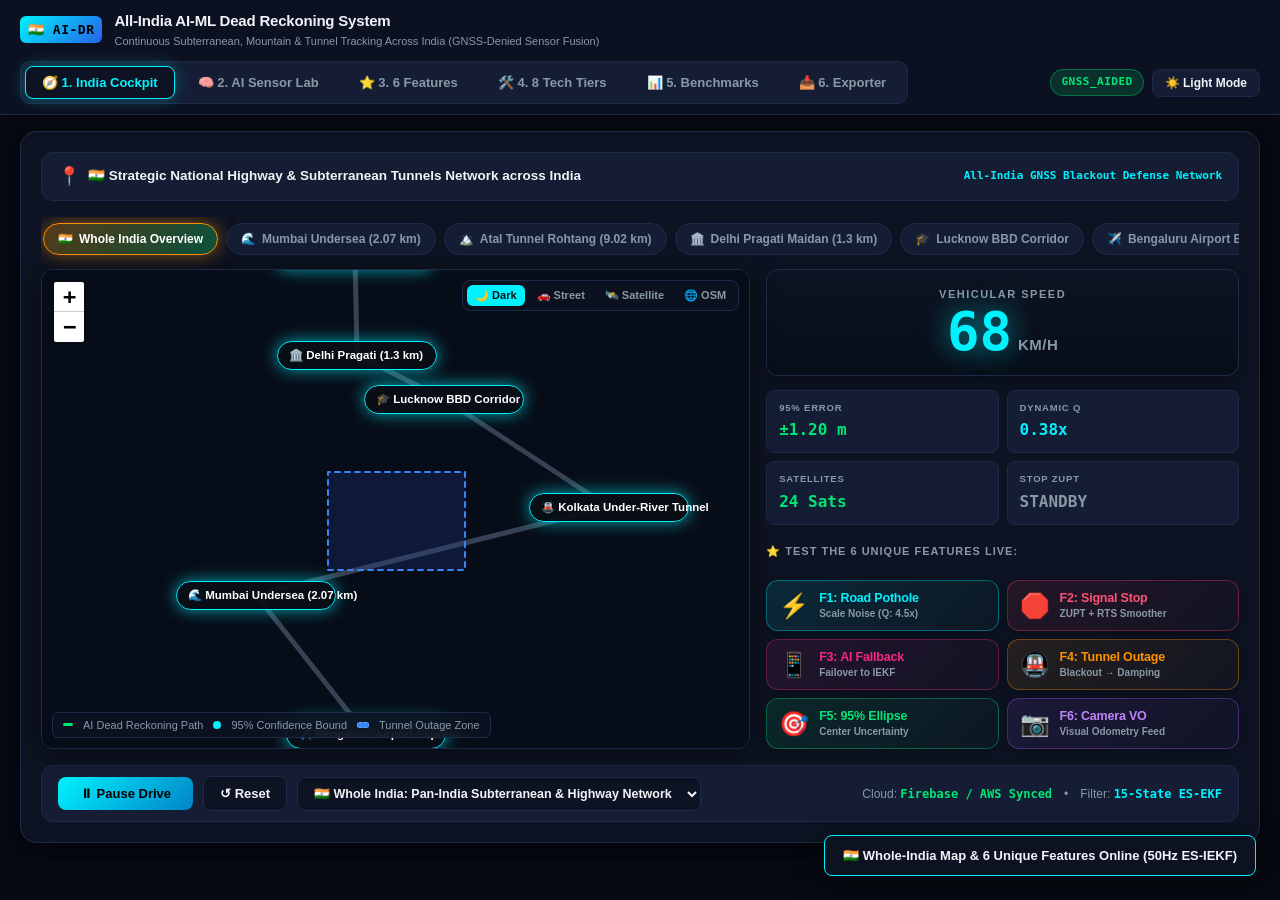
==== commit df94d0be: "feat: whole India map overview with regional pins, removed voice synthesis, and prominent 6-feature " ====
--- a/backend/web/index.html
+++ b/backend/web/index.html
@@ -12,16 +12,16 @@
   <!-- MASTER TOP STICKY HEADER -->
   <header class="master-header">
     <div class="brand-section">
-      <div class="brand-badge">AI-DR 🇮🇳</div>
+      <div class="brand-badge">🇮🇳 AI-DR</div>
       <div class="brand-meta">
-        <h1 class="brand-title">AI-ML Intelligent Dead Reckoning System</h1>
-        <div class="brand-sub">Seamless Navigation in GPS/GNSS-Denied Environments (Tunnels, Underground Roads, Canyons, Forests)</div>
+        <h1 class="brand-title">All-India AI-ML Dead Reckoning System</h1>
+        <div class="brand-sub">Continuous Subterranean, Mountain & Tunnel Tracking Across India (GNSS-Denied Sensor Fusion)</div>
       </div>
     </div>
 
     <!-- Navigation Tabs -->
     <nav class="nav-tabs">
-      <button class="nav-tab-btn active" data-tab="cockpit">🧭 1. Cockpit</button>
+      <button class="nav-tab-btn active" data-tab="cockpit">🧭 1. India Cockpit</button>
       <button class="nav-tab-btn" data-tab="sensor-lab">🧠 2. AI Sensor Lab</button>
       <button class="nav-tab-btn" data-tab="features">⭐ 3. 6 Features</button>
       <button class="nav-tab-btn" data-tab="tech-stack">🛠️ 4. 8 Tech Tiers</button>
@@ -32,10 +32,10 @@
     <!-- Header Actions -->
     <div class="header-actions">
       <div id="headerModeBadge" class="status-pill status-gnss">GNSS_AIDED</div>
-      <button id="btnVoiceToggle" class="btn-header active" title="Synthetic Voice Navigation Guidance">🔊 Voice: ON</button>
       <button id="btnThemeToggle" class="btn-header" title="Toggle Light / Dark Mode">☀️ Light Mode</button>
     </div>
   </header>
+
 
   <!-- MAIN VIEWPORT CONTAINER -->
   <main class="main-content">
@@ -49,10 +49,38 @@
         <!-- Address & Status Banner -->
         <div class="cockpit-top-bar">
           <div class="address-group">
-            <span style="font-size: 16px;">📍</span>
-            <span id="cockpitAddressText" class="address-txt">Marine Drive (Netaji Subhash Chandra Bose Rd), Nariman Point, Mumbai, India</span>
-          </div>
-          <div class="address-src-tag">OSM / Google Maps India • 14 Satellites Active</div>
+            <span style="font-size: 18px;">📍</span>
+            <span id="cockpitAddressText" class="address-txt">🇮🇳 Pan-India Overview: Strategic Underground Tunnels &amp; High-Speed Corridors</span>
+          </div>
+          <div class="address-src-tag">All-India GNSS Blackout Defense Network</div>
+        </div>
+
+        <!-- PAN-INDIA INTERACTIVE CORRIDOR SELECTION RIBBON -->
+        <div class="corridor-ribbon">
+          <button class="corridor-chip corridor-chip-india active" data-scenario="india">
+            <span>🇮🇳</span> Whole India Overview
+          </button>
+          <button class="corridor-chip" data-scenario="mumbai">
+            <span>🌊</span> Mumbai Undersea (2.07 km)
+          </button>
+          <button class="corridor-chip" data-scenario="atal">
+            <span>🏔️</span> Atal Tunnel Rohtang (9.02 km)
+          </button>
+          <button class="corridor-chip" data-scenario="delhi">
+            <span>🏛️</span> Delhi Pragati Maidan (1.3 km)
+          </button>
+          <button class="corridor-chip" data-scenario="lucknow">
+            <span>🎓</span> Lucknow BBD Corridor
+          </button>
+          <button class="corridor-chip" data-scenario="bengaluru">
+            <span>✈️</span> Bengaluru Airport Express
+          </button>
+          <button class="corridor-chip" data-scenario="kolkata">
+            <span>🚇</span> Kolkata Metro Under-River
+          </button>
+          <button class="corridor-chip" data-scenario="kashmir">
+            <span>❄️</span> Kashmir Chenani-Nashri (9.28 km)
+          </button>
         </div>
 
         <!-- Cockpit Map & Telemetry Grid -->
@@ -117,47 +145,78 @@
               </div>
             </div>
 
-            <!-- 6 Dedicated Interactive Feature Action Buttons -->
-            <div style="font-size: 11px; font-weight: 800; color: var(--text-muted); margin-top: 6px; letter-spacing: 0.5px;">
+            <!-- 6 Dedicated Interactive Feature Action Buttons (Large, Clear, High-Contrast) -->
+            <div style="font-size: 11px; font-weight: 900; color: var(--text-muted); margin-top: 4px; letter-spacing: 1px;">
               ⭐ TEST THE 6 UNIQUE FEATURES LIVE:
             </div>
             <div class="feature-action-grid">
-              <button id="btnPothole" class="btn-feat-act" title="Feature 1: Dynamic Process-Noise Adaptation">
-                ⚡ F1: Pothole
+              <button id="btnPothole" class="btn-feat-card feat-f1" title="Feature 1: Dynamic Process-Noise Adaptation">
+                <span class="feat-icon">⚡</span>
+                <div class="feat-txt-group">
+                  <span class="feat-title">F1: Road Pothole</span>
+                  <span class="feat-sub">Scale Noise (Q: 4.5x)</span>
+                </div>
               </button>
-              <button id="btnStop" class="btn-feat-act" title="Feature 2: Stop-Based Drift Correction (ZUPT)">
-                🛑 F2: Signal Stop
+              
+              <button id="btnStop" class="btn-feat-card feat-f2" title="Feature 2: Stop-Based Drift Correction (ZUPT)">
+                <span class="feat-icon">🛑</span>
+                <div class="feat-txt-group">
+                  <span class="feat-title">F2: Signal Stop</span>
+                  <span class="feat-sub">ZUPT + RTS Smoother</span>
+                </div>
               </button>
-              <button id="btnFallback" class="btn-feat-act" title="Feature 3: AI Fallback Mechanism">
-                📱 F3: AI Fallback
+              
+              <button id="btnFallback" class="btn-feat-card feat-f3" title="Feature 3: AI Fallback Mechanism">
+                <span class="feat-icon">📱</span>
+                <div class="feat-txt-group">
+                  <span class="feat-title">F3: AI Fallback</span>
+                  <span class="feat-sub">Failover to IEKF</span>
+                </div>
               </button>
-              <button id="btnTunnel" class="btn-feat-act" title="Feature 4: Seamless GNSS Switching">
-                🚇 F4: Tunnel Outage
+              
+              <button id="btnTunnel" class="btn-feat-card feat-f4" title="Feature 4: Seamless GNSS Switching">
+                <span class="feat-icon">🚇</span>
+                <div class="feat-txt-group">
+                  <span class="feat-title">F4: Tunnel Outage</span>
+                  <span class="feat-sub">Blackout &rarr; Damping</span>
+                </div>
               </button>
-              <button id="btnRecenter" class="btn-feat-act" title="Feature 5: Confidence-Aware Navigation">
-                🎯 F5: Center Ellipse
+              
+              <button id="btnRecenter" class="btn-feat-card feat-f5" title="Feature 5: Confidence-Aware Navigation">
+                <span class="feat-icon">🎯</span>
+                <div class="feat-txt-group">
+                  <span class="feat-title">F5: 95% Ellipse</span>
+                  <span class="feat-sub">Center Uncertainty</span>
+                </div>
               </button>
-              <button id="btnCamera" class="btn-feat-act" title="Feature 6: Optional Camera Assistance">
-                📷 F6: Camera VO
+              
+              <button id="btnCamera" class="btn-feat-card feat-f6" title="Feature 6: Optional Camera Assistance">
+                <span class="feat-icon">📷</span>
+                <div class="feat-txt-group">
+                  <span class="feat-title">F6: Camera VO</span>
+                  <span class="feat-sub">Visual Odometry Feed</span>
+                </div>
               </button>
             </div>
 
           </div>
         </div>
-
 
         <!-- Cockpit Controls Bar -->
         <div class="cockpit-controls">
-          <div style="display: flex; align-items: center; gap: 8px; flex-wrap: wrap;">
+          <div style="display: flex; align-items: center; gap: 10px; flex-wrap: wrap;">
             <button id="btnPlay" class="btn-drive-main">▶ Start Drive</button>
             <button id="btnReset" class="btn-drive-reset">↺ Reset</button>
             
             <select id="scenarioSelect" class="scenario-select">
-              <option value="mumbai">🇮🇳 Mumbai: Coastal Road Undersea Tunnel (2.07 km)</option>
-              <option value="lucknow">🇮🇳 Lucknow: BBD University Corridor</option>
-              <option value="delhi">🇮🇳 New Delhi: Pragati Maidan Tunnel (1.3 km)</option>
-              <option value="atal">🇮🇳 Himachal: Atal Tunnel Rohtang (9.02 km)</option>
-              <option value="bengaluru">🇮🇳 Bengaluru: Kempegowda Airport Expressway</option>
+              <option value="india">🇮🇳 Whole India: Pan-India Subterranean &amp; Highway Network</option>
+              <option value="mumbai">🌊 Mumbai: Coastal Road Undersea Tunnel (2.07 km)</option>
+              <option value="atal">🏔️ Himachal: Atal Tunnel Rohtang (9.02 km)</option>
+              <option value="delhi">🏛️ New Delhi: Pragati Maidan Tunnel (1.3 km)</option>
+              <option value="lucknow">🎓 Lucknow: BBD University Corridor</option>
+              <option value="bengaluru">✈️ Bengaluru: Kempegowda Airport Expressway</option>
+              <option value="kolkata">🚇 Kolkata: Hooghly River Under-River Tunnel</option>
+              <option value="kashmir">❄️ Jammu &amp; Kashmir: Chenani-Nashri Tunnel (9.28 km)</option>
             </select>
           </div>
           <div style="font-size: 12px; color: var(--text-muted); display: flex; align-items: center; gap: 12px;">
@@ -166,6 +225,7 @@
             <span>Filter: <strong style="color: var(--accent-cyan); font-family: var(--font-mono);">15-State ES-EKF</strong></span>
           </div>
         </div>
+
 
       </div>
     </section>
--- a/backend/web/styles.css
+++ b/backend/web/styles.css
@@ -139,33 +139,38 @@
 
 .nav-tab-btn {
   background: transparent;
-  border: none;
+  border: 1.5px solid transparent;
   color: var(--text-muted);
-  font-size: 12.5px;
-  font-weight: 700;
-  padding: 6px 14px;
+  font-size: 13px;
+  font-weight: 800;
+  padding: 8px 16px;
   border-radius: 8px;
   cursor: pointer;
   transition: all 0.2s ease;
   display: flex;
   align-items: center;
-  gap: 6px;
+  gap: 7px;
 }
 
 .nav-tab-btn:hover {
   color: var(--text-main);
+  background: rgba(255, 255, 255, 0.05);
+  border-color: rgba(255, 255, 255, 0.12);
 }
 
 .nav-tab-btn.active {
   background: var(--bg-card);
   color: var(--accent-cyan);
-  box-shadow: 0 2px 8px rgba(0, 0, 0, 0.3);
+  border-color: var(--accent-cyan);
+  box-shadow: 0 0 16px rgba(0, 242, 254, 0.3);
 }
 
 body.theme-light .nav-tab-btn.active {
   color: var(--accent-blue);
   background: #fff;
-}
+  border-color: var(--accent-blue);
+}
+
 
 /* Header Action Controls */
 .header-actions {
@@ -323,12 +328,14 @@
 
 .map-viewport {
   background: #050811;
-  border: 1px solid var(--border);
+  border: 1.5px solid var(--border);
   border-radius: var(--radius-lg);
   position: relative;
-  height: 390px;
+  height: 480px;
   overflow: hidden;
-}
+  box-shadow: 0 4px 24px rgba(0, 0, 0, 0.5);
+}
+
 
 #map {
   width: 100%;
@@ -471,12 +478,308 @@
   border-radius: 2px;
 }
 
-
-/* Cockpit Control Bar */
-
+/* Telemetry Column */
+.telemetry-column {
+  display: flex;
+  flex-direction: column;
+  justify-content: space-between;
+  gap: 12px;
+}
+
+.speedometer-card {
+  background: var(--bg-surface);
+  border: 1.5px solid var(--border);
+  border-radius: var(--radius-lg);
+  padding: 16px;
+  text-align: center;
+  display: flex;
+  flex-direction: column;
+  align-items: center;
+  justify-content: center;
+  box-shadow: 0 4px 18px rgba(0, 0, 0, 0.35);
+  background: linear-gradient(180deg, rgba(13, 19, 34, 0.95), rgba(7, 13, 24, 0.95));
+}
+
+.speedometer-title {
+  font-size: 11px;
+  font-weight: 800;
+  color: var(--text-muted);
+  letter-spacing: 1.5px;
+  margin-bottom: 2px;
+}
+
+.speed-row {
+  display: flex;
+  align-items: baseline;
+  gap: 6px;
+}
+
+.speed-number {
+  font-size: 54px;
+  font-weight: 900;
+  font-family: var(--font-mono);
+  color: var(--accent-cyan);
+  line-height: 1;
+  text-shadow: 0 0 28px rgba(0, 242, 254, 0.6);
+}
+
+.speed-unit {
+  font-size: 15px;
+  font-weight: 800;
+  color: var(--text-muted);
+  letter-spacing: 0.5px;
+}
+
+.metric-cards-grid {
+  display: grid;
+  grid-template-columns: repeat(2, 1fr);
+  gap: 8px;
+}
+
+.metric-tile {
+  background: var(--bg-surface);
+  border: 1px solid var(--border);
+  border-radius: var(--radius-md);
+  padding: 10px 12px;
+  transition: all 0.2s ease;
+}
+
+.metric-tile:hover {
+  border-color: rgba(255, 255, 255, 0.15);
+  background: var(--bg-card);
+}
+
+.metric-label {
+  font-size: 9.5px;
+  font-weight: 800;
+  color: var(--text-muted);
+  letter-spacing: 0.8px;
+  margin-bottom: 3px;
+}
+
+.metric-val {
+  font-size: 16px;
+  font-weight: 900;
+  font-family: var(--font-mono);
+}
+
+/* ==========================================================================
+   PAN-INDIA CORRIDOR SELECTOR RIBBON
+   ========================================================================== */
+.corridor-ribbon {
+  display: flex;
+  align-items: center;
+  gap: 8px;
+  overflow-x: auto;
+  padding: 6px 2px 14px 2px;
+  scrollbar-width: thin;
+}
+
+.corridor-chip {
+  background: var(--bg-surface);
+  border: 1.5px solid var(--border);
+  color: var(--text-muted);
+  font-size: 12px;
+  font-weight: 800;
+  padding: 8px 14px;
+  border-radius: 20px;
+  cursor: pointer;
+  white-space: nowrap;
+  transition: all 0.22s cubic-bezier(0.4, 0, 0.2, 1);
+  display: flex;
+  align-items: center;
+  gap: 6px;
+}
+
+.corridor-chip:hover {
+  color: var(--text-main);
+  border-color: var(--accent-cyan);
+  background: var(--bg-card);
+  transform: translateY(-2px);
+  box-shadow: 0 4px 12px rgba(0, 242, 254, 0.2);
+}
+
+.corridor-chip.active {
+  background: linear-gradient(135deg, rgba(0, 242, 254, 0.25), rgba(2, 132, 199, 0.3));
+  color: var(--accent-cyan);
+  border-color: var(--accent-cyan);
+  box-shadow: 0 0 16px rgba(0, 242, 254, 0.4);
+}
+
+.corridor-chip-india {
+  background: linear-gradient(135deg, rgba(255, 145, 0, 0.2), rgba(0, 230, 118, 0.2));
+  border-color: #ff9100;
+  color: #ffb74d;
+}
+
+.corridor-chip-india:hover, .corridor-chip-india.active {
+  border-color: #ff9100;
+  box-shadow: 0 0 18px rgba(255, 145, 0, 0.5);
+  background: linear-gradient(135deg, rgba(255, 145, 0, 0.3), rgba(0, 230, 118, 0.3));
+  color: #fff;
+}
+
+/* Whole India Landmark Marker Pins on Leaflet Map */
+.india-node-badge {
+  background: rgba(10, 14, 23, 0.94);
+  border: 1.8px solid #00f2fe;
+  color: #ffffff;
+  padding: 5px 11px;
+  border-radius: 20px;
+  font-size: 11.5px;
+  font-weight: 800;
+  white-space: nowrap;
+  box-shadow: 0 0 16px rgba(0, 242, 254, 0.65);
+  cursor: pointer;
+  display: flex;
+  align-items: center;
+  gap: 6px;
+  transition: transform 0.2s ease, box-shadow 0.2s ease, border-color 0.2s ease;
+}
+
+.india-node-badge:hover {
+  transform: scale(1.15);
+  border-color: #00e676;
+  box-shadow: 0 0 24px rgba(0, 230, 118, 0.85);
+  color: #00e676;
+}
+
+/* ==========================================================================
+   THE 6 UNIQUE FEATURES - CLEAR, BOLD, PROMINENT BUTTON CARDS
+   ========================================================================== */
+.feature-action-grid {
+  display: grid;
+  grid-template-columns: repeat(2, 1fr);
+  gap: 8px;
+  margin-top: 6px;
+}
+
+.btn-feat-card {
+  display: flex;
+  align-items: center;
+  gap: 10px;
+  padding: 10px 12px;
+  border-radius: 12px;
+  border: 1.5px solid var(--border);
+  background: var(--bg-surface);
+  cursor: pointer;
+  text-align: left;
+  transition: all 0.22s cubic-bezier(0.4, 0, 0.2, 1);
+  position: relative;
+  overflow: hidden;
+  box-shadow: 0 2px 8px rgba(0, 0, 0, 0.3);
+}
+
+.btn-feat-card:hover {
+  transform: translateY(-2px);
+  filter: brightness(1.15);
+}
+
+.btn-feat-card .feat-icon {
+  font-size: 24px;
+  flex-shrink: 0;
+  line-height: 1;
+}
+
+.btn-feat-card .feat-txt-group {
+  display: flex;
+  flex-direction: column;
+  gap: 2px;
+  overflow: hidden;
+}
+
+.btn-feat-card .feat-title {
+  font-size: 12.5px;
+  font-weight: 800;
+  letter-spacing: -0.2px;
+  line-height: 1.2;
+}
+
+.btn-feat-card .feat-sub {
+  font-size: 10px;
+  color: var(--text-muted);
+  font-weight: 600;
+  line-height: 1.2;
+  white-space: nowrap;
+  overflow: hidden;
+  text-overflow: ellipsis;
+}
+
+/* Feature 1: Neon Cyan (Road Pothole Shock) */
+.feat-f1 {
+  border-color: rgba(0, 242, 254, 0.35);
+  background: linear-gradient(135deg, rgba(0, 242, 254, 0.1), rgba(0, 242, 254, 0.02));
+}
+.feat-f1 .feat-title { color: var(--accent-cyan); }
+.feat-f1:hover, .feat-f1.active {
+  border-color: var(--accent-cyan);
+  box-shadow: 0 0 18px rgba(0, 242, 254, 0.45);
+  background: rgba(0, 242, 254, 0.18);
+}
+
+/* Feature 2: Vivid Crimson Red (Signal Stop ZUPT) */
+.feat-f2 {
+  border-color: rgba(255, 56, 92, 0.35);
+  background: linear-gradient(135deg, rgba(255, 56, 92, 0.1), rgba(255, 56, 92, 0.02));
+}
+.feat-f2 .feat-title { color: #ff5277; }
+.feat-f2:hover, .feat-f2.active {
+  border-color: #ff385c;
+  box-shadow: 0 0 18px rgba(255, 56, 92, 0.45);
+  background: rgba(255, 56, 92, 0.18);
+}
+
+/* Feature 3: Vivid Magenta (AI Fallback to IEKF) */
+.feat-f3 {
+  border-color: rgba(247, 37, 133, 0.35);
+  background: linear-gradient(135deg, rgba(247, 37, 133, 0.1), rgba(247, 37, 133, 0.02));
+}
+.feat-f3 .feat-title { color: #f72585; }
+.feat-f3:hover, .feat-f3.active {
+  border-color: #f72585;
+  box-shadow: 0 0 18px rgba(247, 37, 133, 0.45);
+  background: rgba(247, 37, 133, 0.18);
+}
+
+/* Feature 4: Electric Amber (Tunnel Outage & Damping) */
+.feat-f4 {
+  border-color: rgba(255, 145, 0, 0.35);
+  background: linear-gradient(135deg, rgba(255, 145, 0, 0.1), rgba(255, 145, 0, 0.02));
+}
+.feat-f4 .feat-title { color: #ff9100; }
+.feat-f4:hover, .feat-f4.active {
+  border-color: #ff9100;
+  box-shadow: 0 0 18px rgba(255, 145, 0, 0.45);
+  background: rgba(255, 145, 0, 0.18);
+}
+
+/* Feature 5: Neon Emerald Green (95% Error Ellipse) */
+.feat-f5 {
+  border-color: rgba(0, 230, 118, 0.35);
+  background: linear-gradient(135deg, rgba(0, 230, 118, 0.1), rgba(0, 230, 118, 0.02));
+}
+.feat-f5 .feat-title { color: var(--accent-green); }
+.feat-f5:hover, .feat-f5.active {
+  border-color: var(--accent-green);
+  box-shadow: 0 0 18px rgba(0, 230, 118, 0.45);
+  background: rgba(0, 230, 118, 0.18);
+}
+
+/* Feature 6: Royal Violet Purple (Camera Visual Odometry) */
+.feat-f6 {
+  border-color: rgba(168, 85, 247, 0.35);
+  background: linear-gradient(135deg, rgba(168, 85, 247, 0.1), rgba(168, 85, 247, 0.02));
+}
+.feat-f6 .feat-title { color: #c084fc; }
+.feat-f6:hover, .feat-f6.active {
+  border-color: #a855f7;
+  box-shadow: 0 0 18px rgba(168, 85, 247, 0.45);
+  background: rgba(168, 85, 247, 0.18);
+}
 
 /* Cockpit Control Bar */
 .cockpit-controls {
+
   display: flex;
   align-items: center;
   justify-content: space-between;
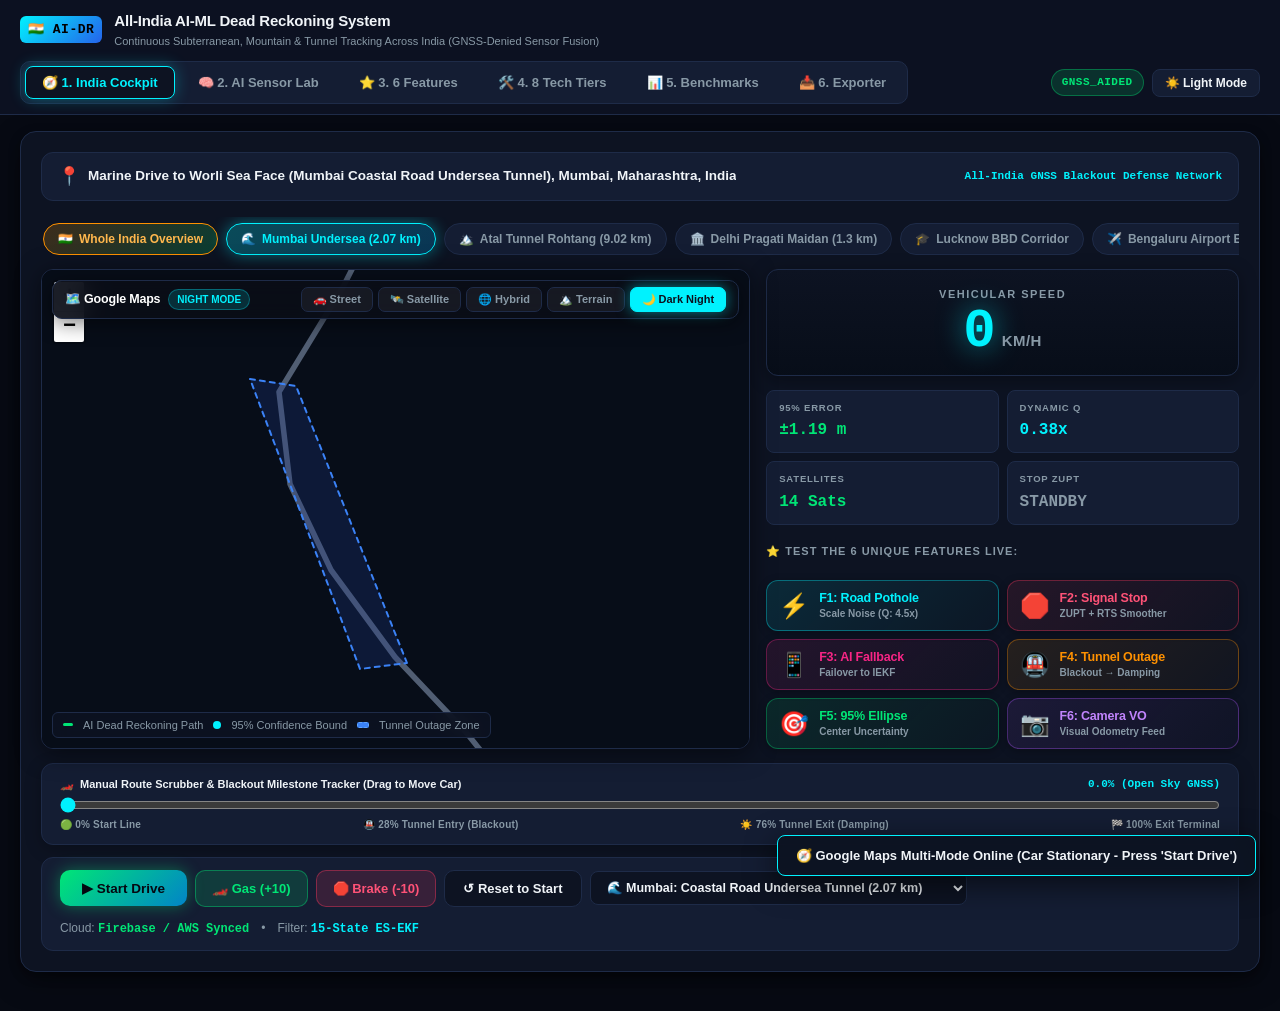
==== commit 5d6cdce6: "feat: Google Maps 5-mode switch, manual user drive controls, stationary start, and route scrubber" ====
--- a/backend/web/index.html
+++ b/backend/web/index.html
@@ -88,13 +88,31 @@
           
           <!-- Leaflet Real Geographic Map Viewport (Left 3 cols) -->
           <div class="map-viewport">
-            <!-- Interactive Map Layer Selector Chips -->
-            <div class="map-layer-selector">
-              <button class="map-layer-btn active" data-layer="google_dark" title="Dark High-Contrast Automotive Theme">🌙 Dark</button>
-              <button class="map-layer-btn" data-layer="google_roadmap" title="Daylight Street Navigation">🚗 Street</button>
-              <button class="map-layer-btn" data-layer="google_satellite" title="High-Resolution Satellite Imagery">🛰️ Satellite</button>
-              <button class="map-layer-btn" data-layer="osm" title="OpenStreetMap Cartography">🌐 OSM</button>
-            </div>
+            <!-- Google Maps Multi-Mode Selection Toolbar -->
+            <div class="google-maps-toolbar">
+              <div class="gmaps-brand-label">
+                <span class="gmaps-logo">🗺️ Google Maps</span>
+                <span class="gmaps-mode-tag" id="currentMapModeLabel">Night Mode</span>
+              </div>
+              <div class="gmaps-mode-buttons">
+                <button class="gmode-btn" data-layer="google_roadmap" title="Google Maps Daylight Street View">
+                  🚗 Street
+                </button>
+                <button class="gmode-btn" data-layer="google_satellite" title="Google Earth High-Resolution Satellite">
+                  🛰️ Satellite
+                </button>
+                <button class="gmode-btn" data-layer="google_hybrid" title="Google Maps Hybrid: Satellite with Roads &amp; Labels">
+                  🌐 Hybrid
+                </button>
+                <button class="gmode-btn" data-layer="google_terrain" title="Google Maps Topographical Terrain &amp; Elevation">
+                  🏔️ Terrain
+                </button>
+                <button class="gmode-btn active" data-layer="google_dark" title="Google Maps Dark Automotive Night View">
+                  🌙 Dark Night
+                </button>
+              </div>
+            </div>
+
 
             <!-- The Real Interactive Leaflet Map Container -->
             <div id="map"></div>
@@ -202,14 +220,34 @@
           </div>
         </div>
 
+        <!-- ROUTE POSITION SCRUBBER & REAL-TIME MILESTONE TRACKER -->
+        <div class="route-scrubber-bar">
+          <div class="scrubber-header">
+            <span class="scrubber-title">
+              <span>🏎️</span> Manual Route Scrubber &amp; Blackout Milestone Tracker (Drag to Move Car)
+            </span>
+            <span id="scrubberPercentLabel" style="font-family: var(--font-mono); color: var(--accent-cyan); font-weight: 800;">
+              0.0% (Standby at Start Line)
+            </span>
+          </div>
+          <input type="range" id="routeScrubber" min="0" max="100" value="0" step="0.1" class="route-slider" title="Drag to manually position vehicle anywhere along corridor">
+          <div class="scrubber-milestones">
+            <span>🟢 0% Start Line</span>
+            <span id="milestoneTunnelIn">🚇 28% Tunnel Entry (Blackout)</span>
+            <span id="milestoneTunnelOut">☀️ 78% Tunnel Exit (Damping)</span>
+            <span>🏁 100% Exit Terminal</span>
+          </div>
+        </div>
+
         <!-- Cockpit Controls Bar -->
         <div class="cockpit-controls">
-          <div style="display: flex; align-items: center; gap: 10px; flex-wrap: wrap;">
+          <div style="display: flex; align-items: center; gap: 8px; flex-wrap: wrap;">
             <button id="btnPlay" class="btn-drive-main">▶ Start Drive</button>
-            <button id="btnReset" class="btn-drive-reset">↺ Reset</button>
+            <button id="btnGas" class="btn-drive-gas" title="Manual Accelerate (+10 km/h)">🏎️ Gas (+10)</button>
+            <button id="btnBrake" class="btn-drive-brake" title="Manual Brake / Slow (-10 km/h)">🛑 Brake (-10)</button>
+            <button id="btnReset" class="btn-drive-reset">↺ Reset to Start</button>
             
             <select id="scenarioSelect" class="scenario-select">
-              <option value="india">🇮🇳 Whole India: Pan-India Subterranean &amp; Highway Network</option>
               <option value="mumbai">🌊 Mumbai: Coastal Road Undersea Tunnel (2.07 km)</option>
               <option value="atal">🏔️ Himachal: Atal Tunnel Rohtang (9.02 km)</option>
               <option value="delhi">🏛️ New Delhi: Pragati Maidan Tunnel (1.3 km)</option>
@@ -217,6 +255,7 @@
               <option value="bengaluru">✈️ Bengaluru: Kempegowda Airport Expressway</option>
               <option value="kolkata">🚇 Kolkata: Hooghly River Under-River Tunnel</option>
               <option value="kashmir">❄️ Jammu &amp; Kashmir: Chenani-Nashri Tunnel (9.28 km)</option>
+              <option value="india">🇮🇳 Whole India: Pan-India Network Overview</option>
             </select>
           </div>
           <div style="font-size: 12px; color: var(--text-muted); display: flex; align-items: center; gap: 12px;">
@@ -225,6 +264,7 @@
             <span>Filter: <strong style="color: var(--accent-cyan); font-family: var(--font-mono);">15-State ES-EKF</strong></span>
           </div>
         </div>
+
 
 
       </div>
--- a/backend/web/styles.css
+++ b/backend/web/styles.css
@@ -349,41 +349,88 @@
   filter: invert(100%) hue-rotate(180deg) brightness(90%) contrast(90%) saturate(140%);
 }
 
-.map-layer-selector {
+/* Google Maps Mode Switcher Toolbar */
+.google-maps-toolbar {
   position: absolute;
   top: 10px;
+  left: 10px;
   right: 10px;
   z-index: 1000;
   display: flex;
-  gap: 4px;
-  background: rgba(13, 19, 34, 0.88);
-  backdrop-filter: blur(8px);
-  padding: 4px;
-  border-radius: 8px;
-  border: 1px solid var(--border);
-}
-
-.map-layer-btn {
-  background: transparent;
-  border: none;
+  align-items: center;
+  justify-content: space-between;
+  background: rgba(10, 14, 23, 0.92);
+  backdrop-filter: blur(12px);
+  padding: 6px 12px;
+  border-radius: 10px;
+  border: 1.5px solid var(--border);
+  box-shadow: 0 4px 20px rgba(0, 0, 0, 0.5);
+  flex-wrap: wrap;
+  gap: 8px;
+}
+
+.gmaps-brand-label {
+  display: flex;
+  align-items: center;
+  gap: 8px;
+}
+
+.gmaps-logo {
+  font-size: 12.5px;
+  font-weight: 900;
+  color: #fff;
+  letter-spacing: -0.2px;
+  display: flex;
+  align-items: center;
+  gap: 5px;
+}
+
+.gmaps-mode-tag {
+  font-size: 10px;
+  font-weight: 800;
+  color: var(--accent-cyan);
+  background: rgba(0, 242, 254, 0.15);
+  border: 1px solid rgba(0, 242, 254, 0.3);
+  padding: 2px 8px;
+  border-radius: 12px;
+  text-transform: uppercase;
+}
+
+.gmaps-mode-buttons {
+  display: flex;
+  align-items: center;
+  gap: 5px;
+  flex-wrap: wrap;
+}
+
+.gmode-btn {
+  background: rgba(255, 255, 255, 0.05);
+  border: 1px solid var(--border);
   color: var(--text-muted);
   font-size: 11px;
-  font-weight: 700;
-  padding: 4px 8px;
-  border-radius: 6px;
+  font-weight: 800;
+  padding: 5px 11px;
+  border-radius: 7px;
   cursor: pointer;
   transition: all 0.2s ease;
-}
-
-.map-layer-btn:hover {
-  color: var(--text-main);
-  background: rgba(255, 255, 255, 0.06);
-}
-
-.map-layer-btn.active {
-  background: var(--accent-cyan);
+  display: flex;
+  align-items: center;
+  gap: 4px;
+}
+
+.gmode-btn:hover {
+  color: #fff;
+  background: rgba(255, 255, 255, 0.12);
+  border-color: rgba(255, 255, 255, 0.2);
+}
+
+.gmode-btn.active {
+  background: #00f2fe;
   color: #0b111e;
-}
+  border-color: #00f2fe;
+  box-shadow: 0 0 14px rgba(0, 242, 254, 0.5);
+}
+
 
 .camera-hud-overlay {
   position: absolute;
@@ -777,56 +824,150 @@
   background: rgba(168, 85, 247, 0.18);
 }
 
+/* Route Progress Scrubber Bar */
+.route-scrubber-bar {
+  display: flex;
+  flex-direction: column;
+  gap: 8px;
+  background: var(--bg-surface);
+  border: 1.5px solid var(--border);
+  border-radius: var(--radius-lg);
+  padding: 12px 18px;
+  margin-top: 14px;
+  box-shadow: 0 4px 16px rgba(0, 0, 0, 0.25);
+}
+
+.scrubber-header {
+  display: flex;
+  align-items: center;
+  justify-content: space-between;
+  font-size: 11px;
+  font-weight: 800;
+  color: var(--text-muted);
+}
+
+.scrubber-title {
+  display: flex;
+  align-items: center;
+  gap: 6px;
+  color: var(--text-main);
+}
+
+.route-slider {
+  width: 100%;
+  height: 8px;
+  border-radius: 4px;
+  background: #1e293b;
+  outline: none;
+  cursor: pointer;
+  accent-color: var(--accent-cyan);
+  transition: all 0.2s ease;
+}
+
+.route-slider:hover {
+  filter: brightness(1.2);
+}
+
+.scrubber-milestones {
+  display: flex;
+  justify-content: space-between;
+  font-size: 10px;
+  color: var(--text-muted);
+  font-weight: 700;
+  letter-spacing: 0.2px;
+}
+
 /* Cockpit Control Bar */
 .cockpit-controls {
-
   display: flex;
   align-items: center;
   justify-content: space-between;
   background: var(--bg-surface);
-  border: 1px solid var(--border);
+  border: 1.5px solid var(--border);
   border-radius: var(--radius-lg);
-  padding: 10px 16px;
+  padding: 12px 18px;
   gap: 12px;
   flex-wrap: wrap;
-  margin-top: 16px;
+  margin-top: 12px;
 }
 
 .btn-drive-main {
-  background: linear-gradient(135deg, #00f2fe, #0284c7);
-  color: #000;
+  background: linear-gradient(135deg, #00e676, #0284c7);
+  color: #050811;
   border: none;
-  font-weight: 800;
-  font-size: 13px;
-  padding: 9px 22px;
-  border-radius: 8px;
+  font-weight: 900;
+  font-size: 13.5px;
+  padding: 10px 22px;
+  border-radius: 10px;
   cursor: pointer;
-  transition: all 0.2s;
-  display: flex;
-  align-items: center;
-  gap: 6px;
+  transition: all 0.2s ease;
+  display: flex;
+  align-items: center;
+  gap: 7px;
+  box-shadow: 0 0 16px rgba(0, 230, 118, 0.4);
 }
 
 .btn-drive-main:hover {
   filter: brightness(1.15);
-  box-shadow: var(--shadow-glow-cyan);
+  box-shadow: 0 0 24px rgba(0, 230, 118, 0.65);
+  transform: translateY(-1px);
+}
+
+.btn-drive-gas {
+  background: rgba(0, 230, 118, 0.15);
+  border: 1.5px solid rgba(0, 230, 118, 0.4);
+  color: var(--accent-green);
+  font-weight: 800;
+  font-size: 13px;
+  padding: 10px 16px;
+  border-radius: 10px;
+  cursor: pointer;
+  transition: all 0.2s ease;
+}
+
+.btn-drive-gas:hover {
+  background: rgba(0, 230, 118, 0.25);
+  border-color: var(--accent-green);
+  box-shadow: 0 0 14px rgba(0, 230, 118, 0.4);
+  transform: translateY(-1px);
+}
+
+.btn-drive-brake {
+  background: rgba(255, 56, 92, 0.15);
+  border: 1.5px solid rgba(255, 56, 92, 0.4);
+  color: #ff5277;
+  font-weight: 800;
+  font-size: 13px;
+  padding: 10px 16px;
+  border-radius: 10px;
+  cursor: pointer;
+  transition: all 0.2s ease;
+}
+
+.btn-drive-brake:hover {
+  background: rgba(255, 56, 92, 0.25);
+  border-color: #ff385c;
+  box-shadow: 0 0 14px rgba(255, 56, 92, 0.4);
+  transform: translateY(-1px);
 }
 
 .btn-drive-reset {
   background: var(--bg-card);
-  border: 1px solid var(--border);
-  color: var(--text-main);
-  font-weight: 700;
+  border: 1.5px solid var(--border);
+  color: var(--text-main);
+  font-weight: 800;
   font-size: 13px;
-  padding: 9px 16px;
-  border-radius: 8px;
+  padding: 10px 18px;
+  border-radius: 10px;
   cursor: pointer;
-  transition: all 0.2s;
+  transition: all 0.2s ease;
 }
 
 .btn-drive-reset:hover {
   border-color: var(--accent-cyan);
-}
+  background: rgba(255, 255, 255, 0.08);
+}
+
 
 .scenario-select {
   background: var(--bg-card);
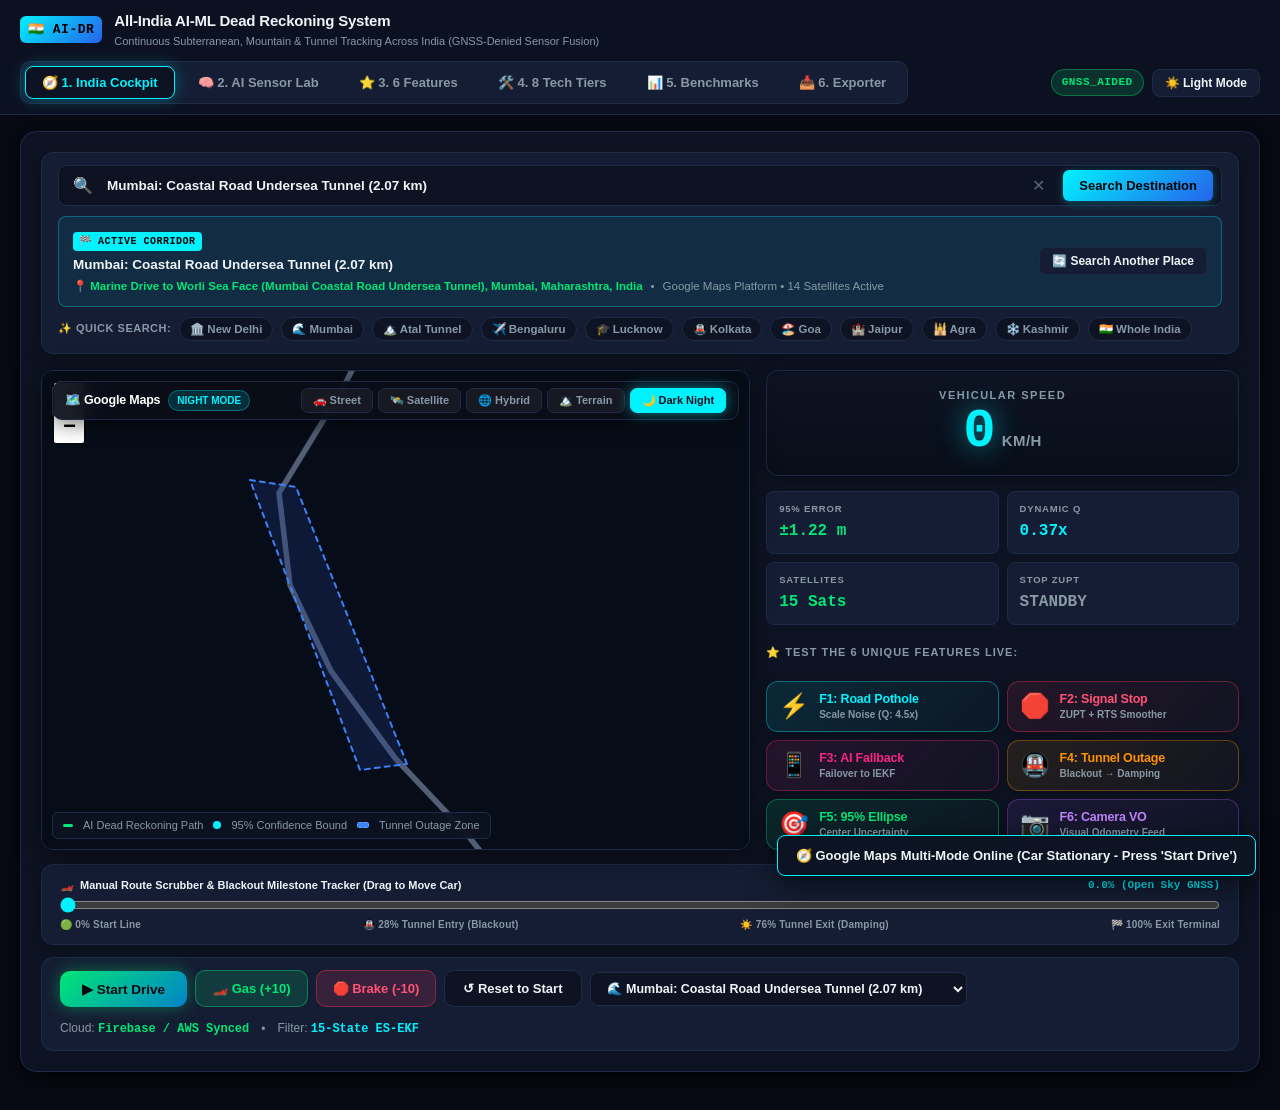
==== commit fdf927af: "feat: user destination search bar with autocomplete, custom routing, and interactive map click desti" ====
--- a/backend/web/index.html
+++ b/backend/web/index.html
@@ -46,41 +46,59 @@
     <section id="view-cockpit" class="tab-pane active">
       <div class="panel-card">
         
-        <!-- Address & Status Banner -->
-        <div class="cockpit-top-bar">
-          <div class="address-group">
-            <span style="font-size: 18px;">📍</span>
-            <span id="cockpitAddressText" class="address-txt">🇮🇳 Pan-India Overview: Strategic Underground Tunnels &amp; High-Speed Corridors</span>
-          </div>
-          <div class="address-src-tag">All-India GNSS Blackout Defense Network</div>
-        </div>
-
-        <!-- PAN-INDIA INTERACTIVE CORRIDOR SELECTION RIBBON -->
-        <div class="corridor-ribbon">
-          <button class="corridor-chip corridor-chip-india active" data-scenario="india">
-            <span>🇮🇳</span> Whole India Overview
-          </button>
-          <button class="corridor-chip" data-scenario="mumbai">
-            <span>🌊</span> Mumbai Undersea (2.07 km)
-          </button>
-          <button class="corridor-chip" data-scenario="atal">
-            <span>🏔️</span> Atal Tunnel Rohtang (9.02 km)
-          </button>
-          <button class="corridor-chip" data-scenario="delhi">
-            <span>🏛️</span> Delhi Pragati Maidan (1.3 km)
-          </button>
-          <button class="corridor-chip" data-scenario="lucknow">
-            <span>🎓</span> Lucknow BBD Corridor
-          </button>
-          <button class="corridor-chip" data-scenario="bengaluru">
-            <span>✈️</span> Bengaluru Airport Express
-          </button>
-          <button class="corridor-chip" data-scenario="kolkata">
-            <span>🚇</span> Kolkata Metro Under-River
-          </button>
-          <button class="corridor-chip" data-scenario="kashmir">
-            <span>❄️</span> Kashmir Chenani-Nashri (9.28 km)
-          </button>
+        <!-- USER DESTINATION SEARCH & NAVIGATION CONSOLE -->
+        <div class="search-destination-box">
+          <div class="search-input-row">
+            <span class="search-icon-prefix">🔍</span>
+            <input 
+              type="text" 
+              id="destSearchInput" 
+              class="dest-search-input" 
+              placeholder="Search any destination in India or worldwide (e.g. Connaught Place Delhi, Marine Drive Mumbai, Bengaluru Airport, Goa, Taj Mahal...)"
+              autocomplete="off"
+            />
+            <button id="btnClearSearch" class="btn-clear-search" title="Clear Search" style="display: none;">✕</button>
+            <button id="btnSearchDest" class="btn-search-dest" title="Search Destination">
+              <span>Search Destination</span>
+            </button>
+          </div>
+          
+          <!-- Autocomplete & Search Results Dropdown -->
+          <div id="destSearchResults" class="dest-search-results" style="display: none;"></div>
+
+          <!-- Active Destination & Route Details Banner (Dynamic, shows user's searched destination) -->
+          <div id="activeDestDetails" class="active-dest-details">
+            <div class="active-dest-left">
+              <div class="active-dest-badge" id="activeDestBadge">🏁 ACTIVE DESTINATION</div>
+              <div id="activeDestName" class="active-dest-name">🔍 Type any destination above or click anywhere on the map to set destination!</div>
+              <div id="activeDestMetrics" class="active-dest-metrics">
+                <span>AI Dead Reckoning Active</span>
+                <span>•</span>
+                <span>15-State ES-EKF Fusion</span>
+                <span>•</span>
+                <span>Subterranean Tunnel Blackout Defense Ready</span>
+              </div>
+            </div>
+            <div class="active-dest-right">
+              <button id="btnChangeDest" class="btn-change-dest" title="Clear and search new destination">🔄 Search Another Place</button>
+            </div>
+          </div>
+
+          <!-- Quick Destination Search Shortcuts -->
+          <div class="quick-dest-shortcuts">
+            <span class="quick-dest-label">✨ Quick Search:</span>
+            <button class="quick-chip" data-dest="New Delhi (Connaught Place &amp; India Gate)" data-lat="28.6280" data-lng="77.2180">🏛️ New Delhi</button>
+            <button class="quick-chip" data-dest="Mumbai (Marine Drive &amp; Coastal Road)" data-lat="18.9438" data-lng="72.8232">🌊 Mumbai</button>
+            <button class="quick-chip" data-dest="Himachal Pradesh (Atal Tunnel Rohtang)" data-lat="32.4030" data-lng="77.1490">🏔️ Atal Tunnel</button>
+            <button class="quick-chip" data-dest="Bengaluru (Kempegowda Int'l Airport Express)" data-lat="13.1980" data-lng="77.7060">✈️ Bengaluru</button>
+            <button class="quick-chip" data-dest="Lucknow (BBD University Corridor)" data-lat="26.8955" data-lng="81.0720">🎓 Lucknow</button>
+            <button class="quick-chip" data-dest="Kolkata (Hooghly River Underwater Metro)" data-lat="22.5800" data-lng="88.3450">🚇 Kolkata</button>
+            <button class="quick-chip" data-dest="Goa (Calangute Beach Highway)" data-lat="15.5430" data-lng="73.7554">🏖️ Goa</button>
+            <button class="quick-chip" data-dest="Jaipur (Hawa Mahal &amp; Pink City)" data-lat="26.9239" data-lng="75.8267">🏰 Jaipur</button>
+            <button class="quick-chip" data-dest="Agra (Taj Mahal Gateway)" data-lat="27.1751" data-lng="78.0421">🕌 Agra</button>
+            <button class="quick-chip" data-dest="Chenani-Nashri Tunnel, Jammu &amp; Kashmir" data-lat="33.0450" data-lng="75.2950">❄️ Kashmir</button>
+            <button class="quick-chip" data-dest="Pan-India Overview" data-lat="22.5000" data-lng="78.9629" data-pan="true">🇮🇳 Whole India</button>
+          </div>
         </div>
 
         <!-- Cockpit Map & Telemetry Grid -->
@@ -248,6 +266,7 @@
             <button id="btnReset" class="btn-drive-reset">↺ Reset to Start</button>
             
             <select id="scenarioSelect" class="scenario-select">
+              <option value="custom" id="customScenarioOpt" style="display:none;">🏁 Custom Destination</option>
               <option value="mumbai">🌊 Mumbai: Coastal Road Undersea Tunnel (2.07 km)</option>
               <option value="atal">🏔️ Himachal: Atal Tunnel Rohtang (9.02 km)</option>
               <option value="delhi">🏛️ New Delhi: Pragati Maidan Tunnel (1.3 km)</option>
--- a/backend/web/styles.css
+++ b/backend/web/styles.css
@@ -314,6 +314,332 @@
   white-space: nowrap;
 }
 
+/* User Destination Search Console */
+.search-destination-box {
+  background: var(--bg-surface);
+  border: 1.5px solid var(--border);
+  border-radius: var(--radius-lg);
+  padding: 12px 16px;
+  margin-bottom: 16px;
+  display: flex;
+  flex-direction: column;
+  gap: 10px;
+  position: relative;
+  box-shadow: 0 4px 16px rgba(0, 0, 0, 0.25);
+  transition: border-color 0.2s;
+}
+
+.search-destination-box:focus-within {
+  border-color: var(--accent-cyan);
+  box-shadow: 0 0 0 2px rgba(0, 242, 254, 0.2), 0 4px 16px rgba(0, 0, 0, 0.25);
+}
+
+.search-input-row {
+  display: flex;
+  align-items: center;
+  gap: 10px;
+  background: var(--bg-card);
+  border: 1.5px solid var(--border);
+  border-radius: var(--radius-md);
+  padding: 4px 8px 4px 14px;
+  transition: all 0.2s;
+}
+
+.search-input-row:focus-within {
+  border-color: var(--accent-cyan);
+}
+
+.search-icon-prefix {
+  font-size: 16px;
+  color: var(--accent-cyan);
+}
+
+.dest-search-input {
+  flex: 1;
+  background: transparent;
+  border: none;
+  outline: none;
+  font-family: var(--font-sans);
+  font-size: 13.5px;
+  font-weight: 600;
+  color: var(--text-main);
+  padding: 8px 4px;
+}
+
+.dest-search-input::placeholder {
+  color: var(--text-dim);
+  font-weight: 500;
+}
+
+.btn-clear-search {
+  background: none;
+  border: none;
+  color: var(--text-dim);
+  font-size: 16px;
+  cursor: pointer;
+  padding: 4px 8px;
+  border-radius: 50%;
+  transition: all 0.2s;
+}
+
+.btn-clear-search:hover {
+  color: var(--text-main);
+  background: rgba(255, 255, 255, 0.1);
+}
+
+.btn-search-dest {
+  background: linear-gradient(135deg, #00f2fe, #2563eb);
+  color: #000;
+  border: none;
+  border-radius: var(--radius-sm);
+  padding: 8px 16px;
+  font-size: 13px;
+  font-weight: 800;
+  cursor: pointer;
+  display: flex;
+  align-items: center;
+  gap: 6px;
+  transition: all 0.2s;
+  box-shadow: 0 2px 8px rgba(0, 242, 254, 0.3);
+  white-space: nowrap;
+}
+
+.btn-search-dest:hover {
+  transform: translateY(-1px);
+  box-shadow: 0 4px 12px rgba(0, 242, 254, 0.45);
+}
+
+/* Autocomplete / Geocoding Results Dropdown */
+.dest-search-results {
+  position: absolute;
+  top: calc(100% - 4px);
+  left: 16px;
+  right: 16px;
+  background: var(--bg-card);
+  border: 1.5px solid var(--accent-cyan);
+  border-radius: var(--radius-md);
+  box-shadow: 0 12px 32px rgba(0, 0, 0, 0.6);
+  z-index: 2000;
+  max-height: 280px;
+  overflow-y: auto;
+  display: flex;
+  flex-direction: column;
+}
+
+.dest-result-item {
+  padding: 10px 14px;
+  display: flex;
+  align-items: center;
+  gap: 12px;
+  cursor: pointer;
+  border-bottom: 1px solid var(--border);
+  transition: background 0.15s;
+}
+
+.dest-result-item:last-child {
+  border-bottom: none;
+}
+
+.dest-result-item:hover, .dest-result-item.active {
+  background: rgba(0, 242, 254, 0.12);
+}
+
+.dest-result-icon {
+  font-size: 18px;
+  flex-shrink: 0;
+}
+
+.dest-result-content {
+  display: flex;
+  flex-direction: column;
+  overflow: hidden;
+}
+
+.dest-result-title {
+  font-size: 13.5px;
+  font-weight: 700;
+  color: var(--text-main);
+  white-space: nowrap;
+  overflow: hidden;
+  text-overflow: ellipsis;
+}
+
+.dest-result-sub {
+  font-size: 11.5px;
+  color: var(--text-muted);
+  white-space: nowrap;
+  overflow: hidden;
+  text-overflow: ellipsis;
+}
+
+/* Active Destination Banner */
+.active-dest-details {
+  background: rgba(0, 242, 254, 0.08);
+  border: 1px solid rgba(0, 242, 254, 0.3);
+  border-radius: var(--radius-md);
+  padding: 10px 14px;
+  display: flex;
+  align-items: center;
+  justify-content: space-between;
+  flex-wrap: wrap;
+  gap: 10px;
+}
+
+.active-dest-badge {
+  display: inline-block;
+  font-size: 10px;
+  font-family: var(--font-mono);
+  font-weight: 900;
+  color: #000;
+  background: var(--accent-cyan);
+  padding: 2px 6px;
+  border-radius: 4px;
+  letter-spacing: 0.5px;
+  margin-bottom: 4px;
+}
+
+.active-dest-name {
+  font-size: 13.5px;
+  font-weight: 800;
+  color: var(--text-main);
+}
+
+.active-dest-metrics {
+  font-size: 11.5px;
+  color: var(--text-muted);
+  display: flex;
+  align-items: center;
+  gap: 8px;
+  flex-wrap: wrap;
+  margin-top: 3px;
+}
+
+.active-dest-metrics strong {
+  color: var(--accent-green);
+}
+
+.btn-change-dest {
+  background: var(--bg-surface);
+  border: 1px solid var(--border);
+  color: var(--text-main);
+  padding: 6px 12px;
+  border-radius: var(--radius-sm);
+  font-size: 12px;
+  font-weight: 700;
+  cursor: pointer;
+  transition: all 0.2s;
+  white-space: nowrap;
+}
+
+.btn-change-dest:hover {
+  border-color: var(--accent-cyan);
+  color: var(--accent-cyan);
+}
+
+/* Quick Destination Shortcuts */
+.quick-dest-shortcuts {
+  display: flex;
+  align-items: center;
+  gap: 8px;
+  flex-wrap: wrap;
+}
+
+.quick-dest-label {
+  font-size: 11px;
+  font-weight: 800;
+  color: var(--text-muted);
+  text-transform: uppercase;
+  letter-spacing: 0.5px;
+}
+
+.quick-chip {
+  background: var(--bg-card);
+  border: 1px solid var(--border);
+  color: var(--text-muted);
+  border-radius: 20px;
+  padding: 4px 10px;
+  font-size: 11.5px;
+  font-weight: 600;
+  cursor: pointer;
+  transition: all 0.2s;
+  display: flex;
+  align-items: center;
+  gap: 4px;
+}
+
+.quick-chip:hover {
+  border-color: var(--accent-cyan);
+  color: var(--text-main);
+  background: rgba(0, 242, 254, 0.08);
+}
+
+.quick-chip.active {
+  background: rgba(0, 242, 254, 0.2);
+  border-color: var(--accent-cyan);
+  color: var(--accent-cyan);
+  font-weight: 700;
+}
+
+/* Destination Marker on Leaflet Map */
+.dest-marker-container {
+  background: transparent;
+  border: none;
+}
+
+.dest-marker-icon {
+  display: flex;
+  flex-direction: column;
+  align-items: center;
+  transform: translate(-50%, -100%);
+  filter: drop-shadow(0 4px 8px rgba(0, 0, 0, 0.7));
+}
+
+.dest-flag-badge {
+  background: linear-gradient(135deg, #ff3366, #ff6b6b);
+  color: #fff;
+  font-size: 16px;
+  padding: 4px 6px;
+  border-radius: 50%;
+  border: 2px solid #fff;
+  box-shadow: 0 0 14px rgba(255, 51, 102, 0.8);
+  animation: bounce 2s infinite ease-in-out;
+}
+
+@keyframes bounce {
+  0%, 100% { transform: translateY(0); }
+  50% { transform: translateY(-6px); }
+}
+
+.dest-label-tooltip {
+  background: rgba(13, 19, 34, 0.95);
+  border: 1px solid var(--accent-cyan);
+  color: #fff;
+  font-size: 11px;
+  font-weight: 800;
+  padding: 2px 6px;
+  border-radius: 4px;
+  white-space: nowrap;
+  margin-top: 2px;
+}
+
+/* Map Click Popup */
+.map-click-popup {
+  padding: 4px;
+}
+
+.btn-popup-set-dest {
+  background: linear-gradient(135deg, #00f2fe, #2563eb);
+  color: #000;
+  border: none;
+  font-size: 12px;
+  font-weight: 800;
+  padding: 6px 12px;
+  border-radius: 6px;
+  cursor: pointer;
+  width: 100%;
+  margin-top: 4px;
+}
+
 .cockpit-grid {
   display: grid;
   grid-template-columns: 3fr 2fr;
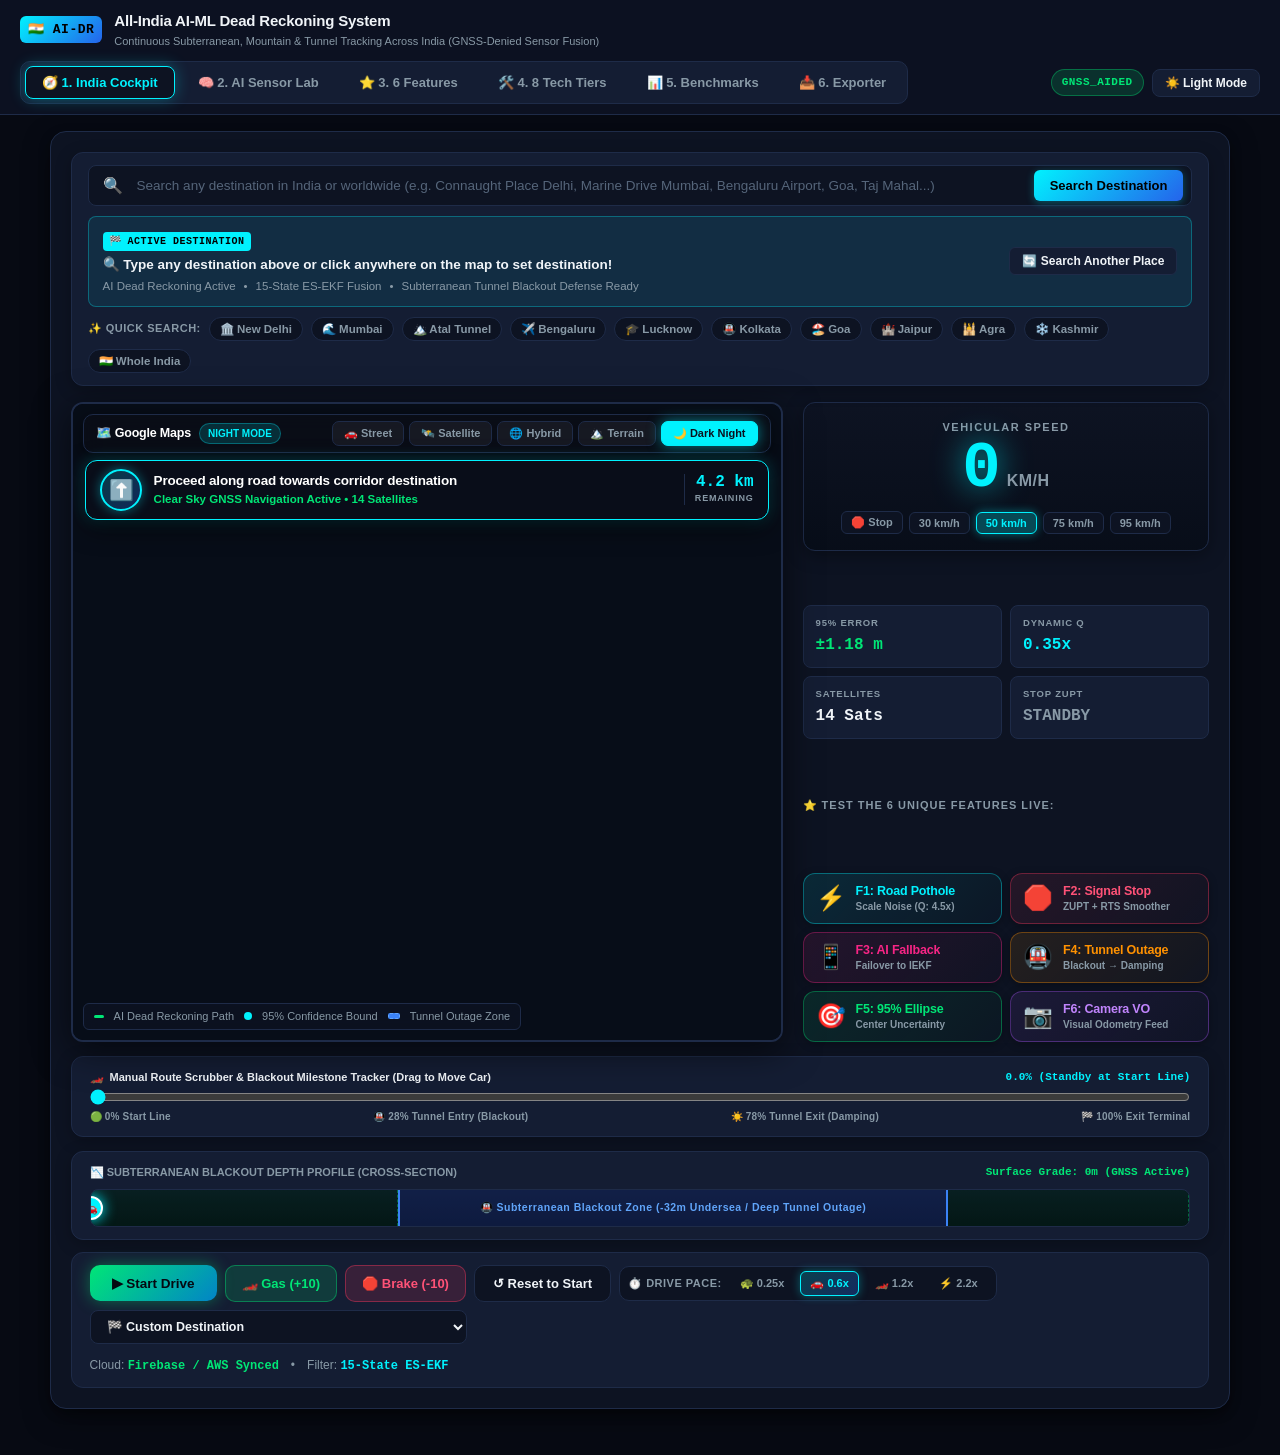
==== commit 2377c7b8: "feat: realistic leisurely drive movement, expansive 1720px big UI layout, 640px map, live turn-by-tu" ====
--- a/backend/web/index.html
+++ b/backend/web/index.html
@@ -131,6 +131,18 @@
               </div>
             </div>
 
+            <!-- Interactive Live Turn-by-Turn Guidance HUD -->
+            <div id="liveTurnHud" class="live-turn-hud">
+              <div class="turn-symbol-circle" id="turnSymbol">⬆️</div>
+              <div class="turn-text-content">
+                <div class="turn-instruction-main" id="turnMainText">Proceed along road towards corridor destination</div>
+                <div class="turn-instruction-sub" id="turnSubText">Clear Sky GNSS Navigation Active • 14 Satellites</div>
+              </div>
+              <div class="turn-metrics-badge">
+                <span id="turnDistVal">4.2 km</span>
+                <span class="turn-dist-unit">REMAINING</span>
+              </div>
+            </div>
 
             <!-- The Real Interactive Leaflet Map Container -->
             <div id="map"></div>
@@ -152,12 +164,20 @@
           <!-- Telemetry Column (Right 2 cols) -->
           <div class="telemetry-column">
             
-            <!-- Speedometer Card -->
+            <!-- Speedometer Card with Interactive Presets -->
             <div class="speedometer-card">
               <div class="speedometer-title">VEHICULAR SPEED</div>
               <div class="speed-row">
                 <span id="speedDisplay" class="speed-number">0</span>
                 <span class="speed-unit">KM/H</span>
+              </div>
+              <!-- Interactive Speed Presets Bar -->
+              <div class="speed-preset-bar">
+                <button class="btn-speed-preset" data-speed="0">🛑 Stop</button>
+                <button class="btn-speed-preset" data-speed="30">30 km/h</button>
+                <button class="btn-speed-preset active" data-speed="50">50 km/h</button>
+                <button class="btn-speed-preset" data-speed="75">75 km/h</button>
+                <button class="btn-speed-preset" data-speed="95">95 km/h</button>
               </div>
             </div>
 
@@ -257,6 +277,22 @@
           </div>
         </div>
 
+        <!-- Interactive Subterranean Elevation Profile Card -->
+        <div class="elevation-profile-card">
+          <div class="elevation-header">
+            <span>📉 SUBTERRANEAN BLACKOUT DEPTH PROFILE (CROSS-SECTION)</span>
+            <span id="elevationStatusText" style="font-family: var(--font-mono); color: var(--accent-green);">Surface Grade: 0m (GNSS Active)</span>
+          </div>
+          <div class="elevation-track" id="elevationTrack">
+            <div class="elevation-zone-surface" style="left: 0%; width: 28%;"></div>
+            <div class="elevation-zone-tunnel" id="elevationTunnelZone" style="left: 28%; width: 50%;">
+              <span>🚇 Subterranean Blackout Zone (-32m Undersea / Deep Tunnel Outage)</span>
+            </div>
+            <div class="elevation-zone-surface" style="left: 78%; width: 22%;"></div>
+            <div class="elevation-car-cursor" id="elevationCarCursor" style="left: 0%;" title="Vehicle Cross-Section Position">🚗</div>
+          </div>
+        </div>
+
         <!-- Cockpit Controls Bar -->
         <div class="cockpit-controls">
           <div style="display: flex; align-items: center; gap: 8px; flex-wrap: wrap;">
@@ -265,6 +301,15 @@
             <button id="btnBrake" class="btn-drive-brake" title="Manual Brake / Slow (-10 km/h)">🛑 Brake (-10)</button>
             <button id="btnReset" class="btn-drive-reset">↺ Reset to Start</button>
             
+            <!-- Interactive Simulation Speed Rate Selector -->
+            <div class="sim-speed-selector" title="Simulation Speed Rate">
+              <span class="sim-speed-label">⏱️ Drive Pace:</span>
+              <button class="btn-sim-speed" data-rate="0.25">🐢 0.25x</button>
+              <button class="btn-sim-speed active" data-rate="0.6">🚗 0.6x</button>
+              <button class="btn-sim-speed" data-rate="1.2">🏎️ 1.2x</button>
+              <button class="btn-sim-speed" data-rate="2.2">⚡ 2.2x</button>
+            </div>
+
             <select id="scenarioSelect" class="scenario-select">
               <option value="custom" id="customScenarioOpt" style="display:none;">🏁 Custom Destination</option>
               <option value="mumbai">🌊 Mumbai: Coastal Road Undersea Tunnel (2.07 km)</option>
--- a/backend/web/styles.css
+++ b/backend/web/styles.css
@@ -235,16 +235,16 @@
   color: var(--accent-cyan);
 }
 
-/* Main Content Area */
+/* Main Content Area - Expansive Layout */
 .main-content {
   flex: 1;
-  max-width: 1280px;
-  width: 100%;
+  max-width: 1720px;
+  width: 96%;
   margin: 0 auto;
-  padding: 16px 20px 40px;
+  padding: 16px 24px 48px;
   display: flex;
   flex-direction: column;
-  gap: 20px;
+  gap: 24px;
 }
 
 .tab-pane {
@@ -642,11 +642,11 @@
 
 .cockpit-grid {
   display: grid;
-  grid-template-columns: 3fr 2fr;
-  gap: 16px;
-}
-
-@media (max-width: 900px) {
+  grid-template-columns: 3.5fr 2fr;
+  gap: 20px;
+}
+
+@media (max-width: 1080px) {
   .cockpit-grid {
     grid-template-columns: 1fr;
   }
@@ -654,12 +654,103 @@
 
 .map-viewport {
   background: #050811;
-  border: 1.5px solid var(--border);
+  border: 2px solid var(--border);
   border-radius: var(--radius-lg);
   position: relative;
-  height: 480px;
+  height: 640px;
   overflow: hidden;
-  box-shadow: 0 4px 24px rgba(0, 0, 0, 0.5);
+  box-shadow: 0 8px 36px rgba(0, 0, 0, 0.6);
+}
+
+@media (min-width: 1440px) {
+  .map-viewport {
+    height: 700px;
+  }
+}
+
+/* Live Turn-by-Turn Dynamic Guidance HUD */
+.live-turn-hud {
+  position: absolute;
+  top: 56px;
+  left: 12px;
+  right: 12px;
+  z-index: 1000;
+  background: rgba(10, 14, 26, 0.94);
+  backdrop-filter: blur(14px);
+  border: 1.5px solid var(--accent-cyan);
+  border-radius: 12px;
+  padding: 8px 14px;
+  display: flex;
+  align-items: center;
+  justify-content: space-between;
+  gap: 12px;
+  box-shadow: 0 8px 24px rgba(0, 0, 0, 0.6), 0 0 16px rgba(0, 242, 254, 0.25);
+  animation: fadeIn 0.3s ease;
+  pointer-events: auto;
+}
+
+.turn-symbol-circle {
+  width: 42px;
+  height: 42px;
+  border-radius: 50%;
+  background: linear-gradient(135deg, rgba(0, 242, 254, 0.2), rgba(37, 99, 235, 0.3));
+  border: 2px solid var(--accent-cyan);
+  display: flex;
+  align-items: center;
+  justify-content: center;
+  font-size: 20px;
+  flex-shrink: 0;
+  box-shadow: 0 0 12px rgba(0, 242, 254, 0.4);
+}
+
+.turn-text-content {
+  display: flex;
+  flex-direction: column;
+  overflow: hidden;
+  flex: 1;
+}
+
+.turn-instruction-main {
+  font-size: 13.5px;
+  font-weight: 800;
+  color: #ffffff;
+  white-space: nowrap;
+  overflow: hidden;
+  text-overflow: ellipsis;
+  letter-spacing: -0.2px;
+}
+
+.turn-instruction-sub {
+  font-size: 11.5px;
+  color: var(--accent-green);
+  font-weight: 600;
+  white-space: nowrap;
+  overflow: hidden;
+  text-overflow: ellipsis;
+}
+
+.turn-metrics-badge {
+  display: flex;
+  flex-direction: column;
+  align-items: flex-end;
+  flex-shrink: 0;
+  padding-left: 10px;
+  border-left: 1px solid var(--border);
+}
+
+#turnDistVal {
+  font-size: 16px;
+  font-weight: 900;
+  font-family: var(--font-mono);
+  color: var(--accent-cyan);
+  line-height: 1.1;
+}
+
+.turn-dist-unit {
+  font-size: 9px;
+  font-weight: 800;
+  color: var(--text-muted);
+  letter-spacing: 0.8px;
 }
 
 
@@ -888,19 +979,55 @@
 }
 
 .speed-number {
-  font-size: 54px;
+  font-size: 64px;
   font-weight: 900;
   font-family: var(--font-mono);
   color: var(--accent-cyan);
   line-height: 1;
-  text-shadow: 0 0 28px rgba(0, 242, 254, 0.6);
+  text-shadow: 0 0 32px rgba(0, 242, 254, 0.7);
 }
 
 .speed-unit {
-  font-size: 15px;
+  font-size: 16px;
   font-weight: 800;
   color: var(--text-muted);
   letter-spacing: 0.5px;
+}
+
+/* Interactive Speed Presets Bar inside Speedometer */
+.speed-preset-bar {
+  display: flex;
+  align-items: center;
+  gap: 6px;
+  margin-top: 10px;
+  flex-wrap: wrap;
+  justify-content: center;
+}
+
+.btn-speed-preset {
+  background: var(--bg-card);
+  border: 1px solid var(--border);
+  color: var(--text-muted);
+  font-size: 11px;
+  font-weight: 800;
+  padding: 4px 9px;
+  border-radius: 6px;
+  cursor: pointer;
+  transition: all 0.2s;
+}
+
+.btn-speed-preset:hover {
+  border-color: var(--accent-cyan);
+  color: var(--text-main);
+  background: rgba(0, 242, 254, 0.1);
+  transform: translateY(-1px);
+}
+
+.btn-speed-preset.active {
+  background: rgba(0, 242, 254, 0.25);
+  border-color: var(--accent-cyan);
+  color: var(--accent-cyan);
+  box-shadow: 0 0 10px rgba(0, 242, 254, 0.4);
 }
 
 .metric-cards-grid {
@@ -1305,6 +1432,154 @@
   border-radius: 8px;
   outline: none;
   cursor: pointer;
+}
+
+/* Interactive Simulation Speed Controls */
+.sim-speed-selector {
+  display: flex;
+  align-items: center;
+  gap: 6px;
+  background: var(--bg-card);
+  border: 1.5px solid var(--border);
+  border-radius: 10px;
+  padding: 4px 8px;
+}
+
+.sim-speed-label {
+  font-size: 11px;
+  font-weight: 800;
+  color: var(--text-muted);
+  text-transform: uppercase;
+  letter-spacing: 0.5px;
+  margin-right: 2px;
+}
+
+.btn-sim-speed {
+  background: transparent;
+  border: 1px solid transparent;
+  color: var(--text-muted);
+  font-size: 11px;
+  font-weight: 800;
+  padding: 5px 9px;
+  border-radius: 6px;
+  cursor: pointer;
+  transition: all 0.18s;
+  white-space: nowrap;
+}
+
+.btn-sim-speed:hover {
+  color: var(--text-main);
+  background: rgba(255, 255, 255, 0.08);
+}
+
+.btn-sim-speed.active {
+  background: linear-gradient(135deg, rgba(0, 242, 254, 0.2), rgba(37, 99, 235, 0.3));
+  border-color: var(--accent-cyan);
+  color: var(--accent-cyan);
+  font-weight: 900;
+  box-shadow: 0 0 10px rgba(0, 242, 254, 0.35);
+}
+
+/* Interactive Subterranean Elevation Profile Bar */
+.elevation-profile-card {
+  background: var(--bg-surface);
+  border: 1.5px solid var(--border);
+  border-radius: var(--radius-lg);
+  padding: 12px 18px;
+  margin-top: 14px;
+  box-shadow: 0 4px 16px rgba(0, 0, 0, 0.25);
+  display: flex;
+  flex-direction: column;
+  gap: 8px;
+}
+
+.elevation-header {
+  display: flex;
+  align-items: center;
+  justify-content: space-between;
+  font-size: 11px;
+  font-weight: 800;
+  color: var(--text-muted);
+}
+
+.elevation-track {
+  position: relative;
+  width: 100%;
+  height: 38px;
+  background: linear-gradient(180deg, #090e1a 0%, #03060d 100%);
+  border: 1.5px solid var(--border);
+  border-radius: 8px;
+  overflow: hidden;
+  display: flex;
+  align-items: center;
+}
+
+.elevation-zone-surface {
+  position: absolute;
+  top: 0;
+  bottom: 0;
+  background: rgba(0, 230, 118, 0.08);
+  border-right: 1px dashed rgba(0, 230, 118, 0.4);
+}
+
+.elevation-zone-tunnel {
+  position: absolute;
+  top: 0;
+  bottom: 0;
+  background: rgba(30, 58, 138, 0.4);
+  border-left: 2px solid #3b82f6;
+  border-right: 2px solid #3b82f6;
+  display: flex;
+  align-items: center;
+  justify-content: center;
+  color: #60a5fa;
+  font-size: 10.5px;
+  font-weight: 800;
+  letter-spacing: 0.5px;
+}
+
+.elevation-car-cursor {
+  position: absolute;
+  top: 50%;
+  transform: translate(-50%, -50%);
+  width: 24px;
+  height: 24px;
+  border-radius: 50%;
+  background: var(--accent-cyan);
+  border: 2px solid #fff;
+  box-shadow: 0 0 14px var(--accent-cyan);
+  display: flex;
+  align-items: center;
+  justify-content: center;
+  font-size: 12px;
+  z-index: 10;
+  transition: left 0.1s linear;
+  cursor: grab;
+}
+
+/* Interactive Milestone Node Pins on Leaflet Map */
+.milestone-pin-badge {
+  background: rgba(10, 14, 26, 0.94);
+  border: 1.5px solid var(--border);
+  color: #ffffff;
+  padding: 4px 8px;
+  border-radius: 14px;
+  font-size: 10.5px;
+  font-weight: 800;
+  white-space: nowrap;
+  box-shadow: 0 2px 10px rgba(0, 0, 0, 0.5);
+  cursor: pointer;
+  display: flex;
+  align-items: center;
+  gap: 4px;
+  transition: all 0.2s ease;
+}
+
+.milestone-pin-badge:hover {
+  transform: scale(1.15) translateY(-2px);
+  border-color: var(--accent-cyan);
+  box-shadow: 0 0 16px rgba(0, 242, 254, 0.7);
+  color: var(--accent-cyan);
 }
 
 /* ==========================================================================
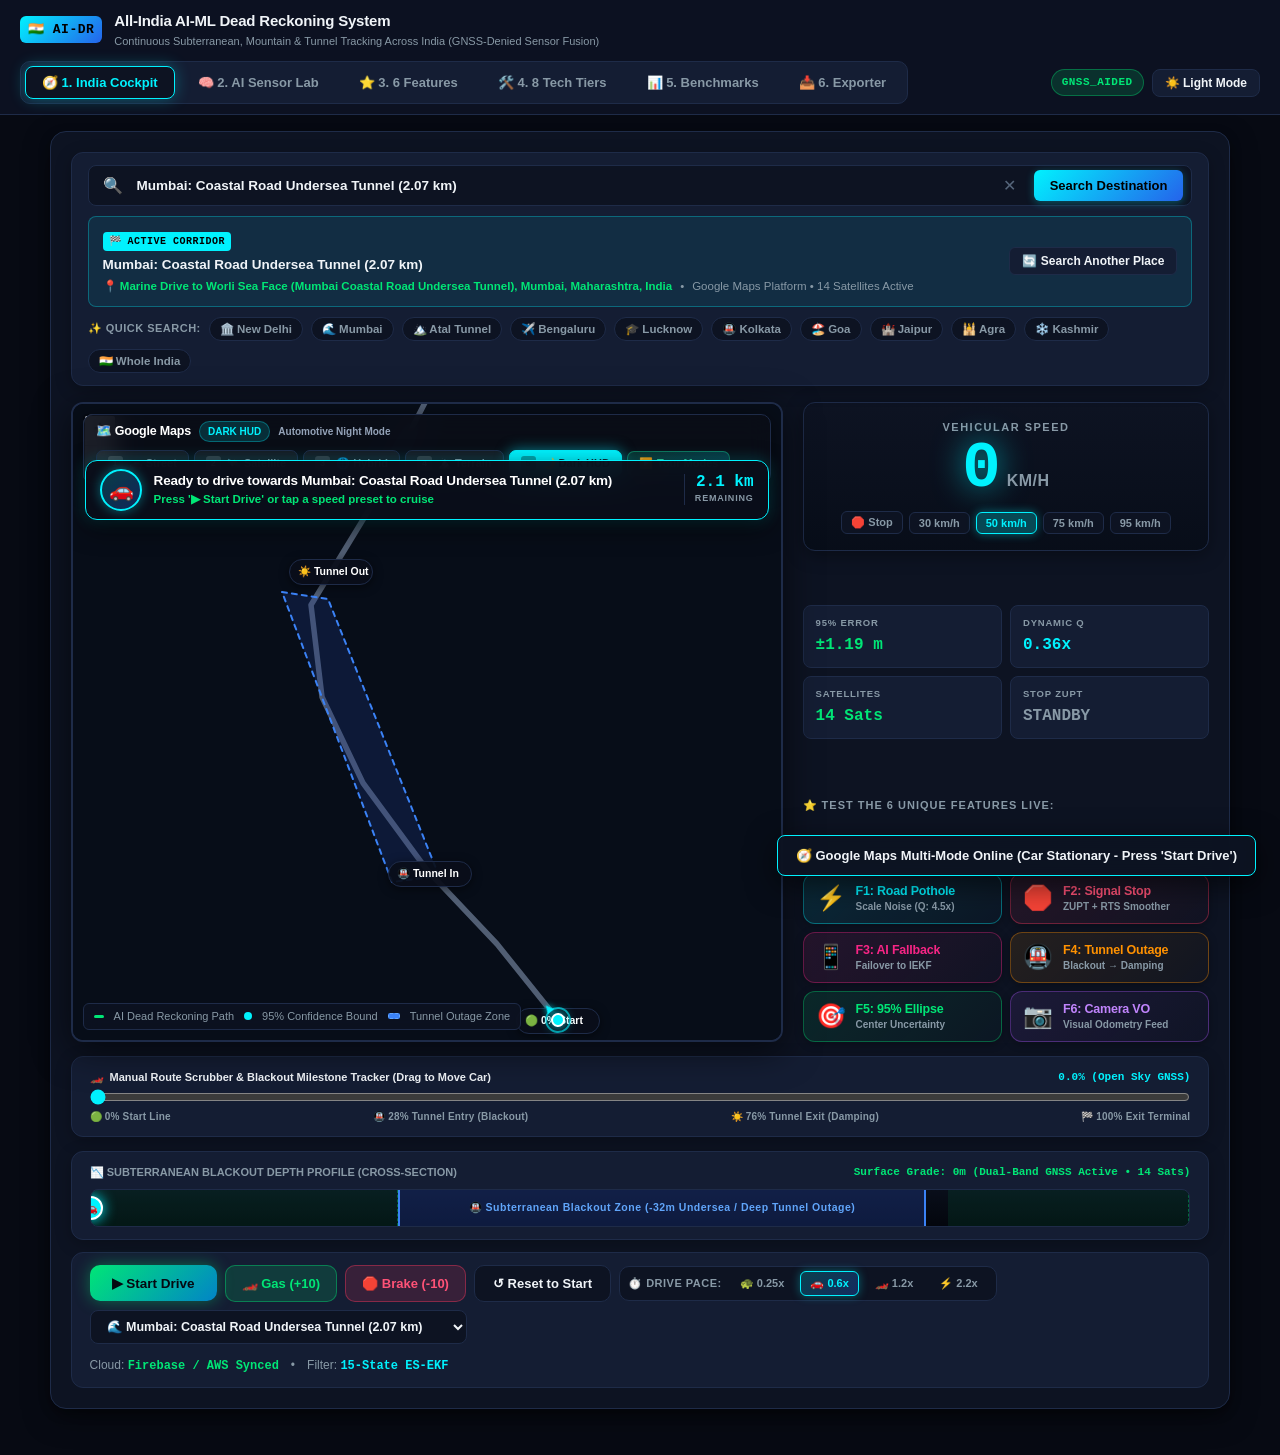
==== commit e02863ac: "feat(maps): enhance Google Maps 5-mode showcase, auto-tour, and hotkeys" ====
--- a/backend/web/index.html
+++ b/backend/web/index.html
@@ -110,23 +110,27 @@
             <div class="google-maps-toolbar">
               <div class="gmaps-brand-label">
                 <span class="gmaps-logo">🗺️ Google Maps</span>
-                <span class="gmaps-mode-tag" id="currentMapModeLabel">Night Mode</span>
+                <span class="gmaps-mode-tag" id="currentMapModeLabel">Dark HUD</span>
+                <span class="gmaps-mode-desc-tag" id="currentMapModeDesc">Automotive Night Mode</span>
               </div>
               <div class="gmaps-mode-buttons">
-                <button class="gmode-btn" data-layer="google_roadmap" title="Google Maps Daylight Street View">
-                  🚗 Street
+                <button class="gmode-btn" data-layer="google_roadmap" title="Google Maps Daylight Street View (Press 1)">
+                  <span class="gmode-key-hint">1</span> 🚗 Street
                 </button>
-                <button class="gmode-btn" data-layer="google_satellite" title="Google Earth High-Resolution Satellite">
-                  🛰️ Satellite
+                <button class="gmode-btn" data-layer="google_satellite" title="Google Earth High-Resolution Satellite (Press 2)">
+                  <span class="gmode-key-hint">2</span> 🛰️ Satellite
                 </button>
-                <button class="gmode-btn" data-layer="google_hybrid" title="Google Maps Hybrid: Satellite with Roads &amp; Labels">
-                  🌐 Hybrid
+                <button class="gmode-btn" data-layer="google_hybrid" title="Google Maps Hybrid: Satellite with Roads &amp; Labels (Press 3)">
+                  <span class="gmode-key-hint">3</span> 🌐 Hybrid
                 </button>
-                <button class="gmode-btn" data-layer="google_terrain" title="Google Maps Topographical Terrain &amp; Elevation">
-                  🏔️ Terrain
+                <button class="gmode-btn" data-layer="google_terrain" title="Google Maps Topographical Terrain &amp; Elevation (Press 4)">
+                  <span class="gmode-key-hint">4</span> 🏔️ Terrain
                 </button>
-                <button class="gmode-btn active" data-layer="google_dark" title="Google Maps Dark Automotive Night View">
-                  🌙 Dark Night
+                <button class="gmode-btn active" data-layer="google_dark" title="Google Maps Dark Automotive Night View (Press 5)">
+                  <span class="gmode-key-hint">5</span> 🌙 Dark HUD
+                </button>
+                <button id="btnAutoTourModes" class="gmode-btn btn-auto-tour" title="Auto-Tour: Automatically cycle and show all 5 Google Maps modes">
+                  <span id="tourBtnIcon">▶️</span> Tour Modes
                 </button>
               </div>
             </div>
--- a/backend/web/styles.css
+++ b/backend/web/styles.css
@@ -848,6 +848,61 @@
   box-shadow: 0 0 14px rgba(0, 242, 254, 0.5);
 }
 
+.gmaps-mode-desc-tag {
+  font-size: 10px;
+  font-weight: 600;
+  color: #94a3b8;
+  display: inline-block;
+  max-width: 220px;
+  white-space: nowrap;
+  overflow: hidden;
+  text-overflow: ellipsis;
+}
+
+@media (max-width: 1100px) {
+  .gmaps-mode-desc-tag {
+    display: none;
+  }
+}
+
+.gmode-key-hint {
+  display: inline-block;
+  width: 15px;
+  height: 15px;
+  line-height: 15px;
+  text-align: center;
+  border-radius: 3px;
+  background: rgba(255, 255, 255, 0.14);
+  font-size: 9px;
+  font-weight: 900;
+  margin-right: 2px;
+  color: #e2e8f0;
+}
+
+.gmode-btn.active .gmode-key-hint {
+  background: rgba(0, 0, 0, 0.35);
+  color: #0b111e;
+}
+
+.btn-auto-tour {
+  background: linear-gradient(135deg, rgba(16, 185, 129, 0.2), rgba(6, 182, 212, 0.25));
+  border-color: rgba(16, 185, 129, 0.5);
+  color: #34d399;
+}
+
+.btn-auto-tour:hover {
+  background: linear-gradient(135deg, rgba(16, 185, 129, 0.35), rgba(6, 182, 212, 0.4));
+  border-color: #34d399;
+  color: #fff;
+}
+
+.btn-auto-tour.touring {
+  background: linear-gradient(135deg, #10b981, #06b6d4);
+  color: #0b111e;
+  font-weight: 900;
+  box-shadow: 0 0 16px rgba(16, 185, 129, 0.6);
+}
+
 
 .camera-hud-overlay {
   position: absolute;
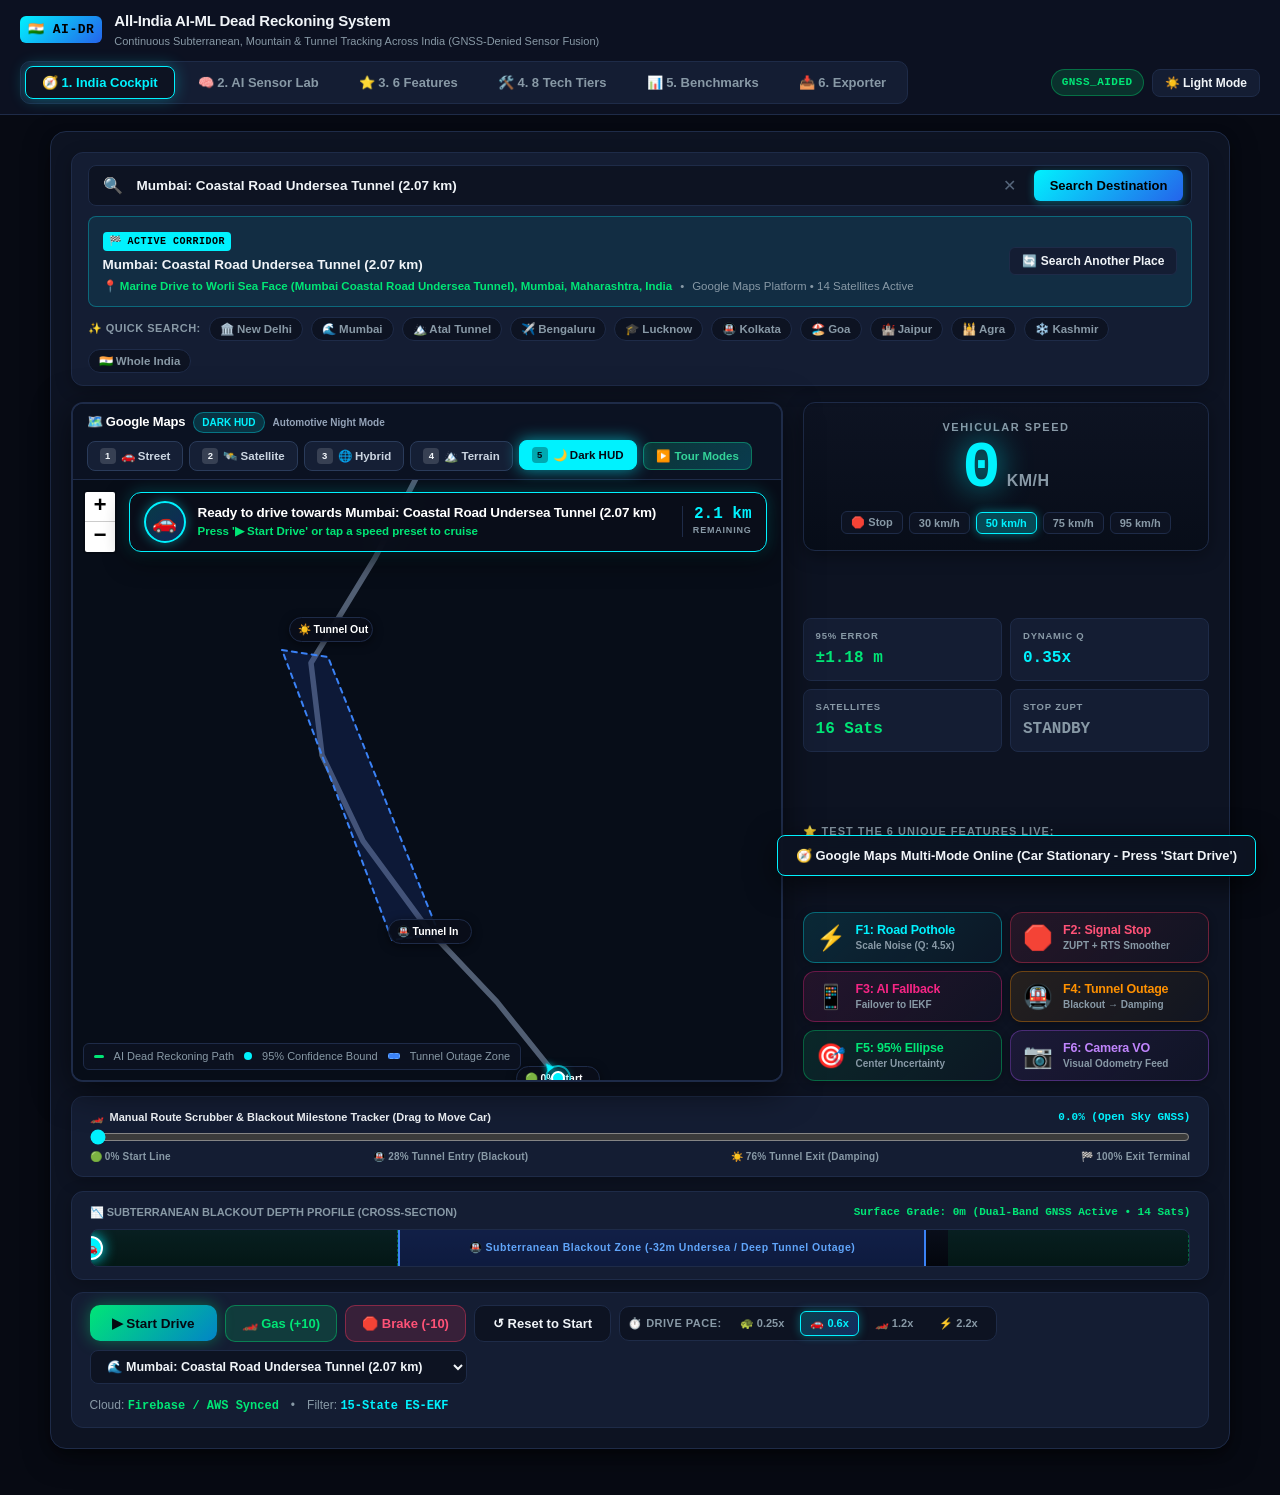
==== commit 8c5f4aab: "fix(ui): separate google maps mode toolbar into dedicated header above map to prevent HUD overlap" ====
--- a/backend/web/index.html
+++ b/backend/web/index.html
@@ -135,33 +135,36 @@
               </div>
             </div>
 
-            <!-- Interactive Live Turn-by-Turn Guidance HUD -->
-            <div id="liveTurnHud" class="live-turn-hud">
-              <div class="turn-symbol-circle" id="turnSymbol">⬆️</div>
-              <div class="turn-text-content">
-                <div class="turn-instruction-main" id="turnMainText">Proceed along road towards corridor destination</div>
-                <div class="turn-instruction-sub" id="turnSubText">Clear Sky GNSS Navigation Active • 14 Satellites</div>
-              </div>
-              <div class="turn-metrics-badge">
-                <span id="turnDistVal">4.2 km</span>
-                <span class="turn-dist-unit">REMAINING</span>
-              </div>
-            </div>
-
-            <!-- The Real Interactive Leaflet Map Container -->
-            <div id="map"></div>
-
-            <!-- Optional Camera Video HUD for Feature 6 (Visual Odometry) -->
-            <div id="cameraHudOverlay" class="camera-hud-overlay" style="display: none;">
-              <div class="cam-badge">📷 Feature 6: Visual Odometry</div>
-              <canvas id="cameraCanvas" width="160" height="90" style="border-radius: 6px; background: #000;"></canvas>
-            </div>
-
-            <!-- Map Badge Legend -->
-            <div class="map-badge-legend">
-              <span class="legend-swatch" style="background: var(--accent-green);"></span> AI Dead Reckoning Path
-              <span class="legend-swatch" style="background: var(--accent-cyan); border-radius: 50%; width: 8px; height: 8px;"></span> 95% Confidence Bound
-              <span class="legend-swatch" style="background: #3b82f6; border: 1px dashed #60a5fa; width: 12px; height: 6px;"></span> Tunnel Outage Zone
+            <!-- Dedicated Map Canvas Area with Non-Overlapping HUD -->
+            <div class="map-canvas-area">
+              <!-- Interactive Live Turn-by-Turn Guidance HUD -->
+              <div id="liveTurnHud" class="live-turn-hud">
+                <div class="turn-symbol-circle" id="turnSymbol">⬆️</div>
+                <div class="turn-text-content">
+                  <div class="turn-instruction-main" id="turnMainText">Proceed along road towards corridor destination</div>
+                  <div class="turn-instruction-sub" id="turnSubText">Clear Sky GNSS Navigation Active • 14 Satellites</div>
+                </div>
+                <div class="turn-metrics-badge">
+                  <span id="turnDistVal">4.2 km</span>
+                  <span class="turn-dist-unit">REMAINING</span>
+                </div>
+              </div>
+
+              <!-- The Real Interactive Leaflet Map Container -->
+              <div id="map"></div>
+
+              <!-- Optional Camera Video HUD for Feature 6 (Visual Odometry) -->
+              <div id="cameraHudOverlay" class="camera-hud-overlay" style="display: none;">
+                <div class="cam-badge">📷 Feature 6: Visual Odometry</div>
+                <canvas id="cameraCanvas" width="160" height="90" style="border-radius: 6px; background: #000;"></canvas>
+              </div>
+
+              <!-- Map Badge Legend -->
+              <div class="map-badge-legend">
+                <span class="legend-swatch" style="background: var(--accent-green);"></span> AI Dead Reckoning Path
+                <span class="legend-swatch" style="background: var(--accent-cyan); border-radius: 50%; width: 8px; height: 8px;"></span> 95% Confidence Bound
+                <span class="legend-swatch" style="background: #3b82f6; border: 1px dashed #60a5fa; width: 12px; height: 6px;"></span> Tunnel Outage Zone
+              </div>
             </div>
           </div>
 
--- a/backend/web/styles.css
+++ b/backend/web/styles.css
@@ -657,24 +657,36 @@
   border: 2px solid var(--border);
   border-radius: var(--radius-lg);
   position: relative;
-  height: 640px;
+  height: 680px;
   overflow: hidden;
+  display: flex;
+  flex-direction: column;
   box-shadow: 0 8px 36px rgba(0, 0, 0, 0.6);
 }
 
 @media (min-width: 1440px) {
   .map-viewport {
-    height: 700px;
+    height: 740px;
   }
+}
+
+/* Dedicated Map Canvas Area with Non-Overlapping HUD */
+.map-canvas-area {
+  position: relative;
+  flex: 1;
+  width: 100%;
+  height: 100%;
+  min-height: 520px;
+  overflow: hidden;
 }
 
 /* Live Turn-by-Turn Dynamic Guidance HUD */
 .live-turn-hud {
   position: absolute;
-  top: 56px;
-  left: 12px;
-  right: 12px;
-  z-index: 1000;
+  top: 12px;
+  left: 56px; /* Clears Leaflet's zoom (+/-) control cleanly */
+  right: 14px;
+  z-index: 500;
   background: rgba(10, 14, 26, 0.94);
   backdrop-filter: blur(14px);
   border: 1.5px solid var(--accent-cyan);
@@ -755,6 +767,9 @@
 
 
 #map {
+  position: absolute;
+  top: 0;
+  left: 0;
   width: 100%;
   height: 100%;
   background: #070d18;
@@ -766,22 +781,19 @@
   filter: invert(100%) hue-rotate(180deg) brightness(90%) contrast(90%) saturate(140%);
 }
 
-/* Google Maps Mode Switcher Toolbar */
+/* Google Maps Mode Switcher Toolbar - Dedicated Cockpit Header */
 .google-maps-toolbar {
-  position: absolute;
-  top: 10px;
-  left: 10px;
-  right: 10px;
-  z-index: 1000;
+  position: relative;
+  width: 100%;
+  flex-shrink: 0;
+  z-index: 50;
   display: flex;
   align-items: center;
   justify-content: space-between;
-  background: rgba(10, 14, 23, 0.92);
-  backdrop-filter: blur(12px);
-  padding: 6px 12px;
-  border-radius: 10px;
-  border: 1.5px solid var(--border);
-  box-shadow: 0 4px 20px rgba(0, 0, 0, 0.5);
+  background: #0b1222;
+  border-bottom: 1.5px solid var(--border);
+  padding: 8px 14px;
+  box-sizing: border-box;
   flex-wrap: wrap;
   gap: 8px;
 }
@@ -790,10 +802,11 @@
   display: flex;
   align-items: center;
   gap: 8px;
+  flex-shrink: 0;
 }
 
 .gmaps-logo {
-  font-size: 12.5px;
+  font-size: 13px;
   font-weight: 900;
   color: #fff;
   letter-spacing: -0.2px;
@@ -807,45 +820,10 @@
   font-weight: 800;
   color: var(--accent-cyan);
   background: rgba(0, 242, 254, 0.15);
-  border: 1px solid rgba(0, 242, 254, 0.3);
+  border: 1px solid rgba(0, 242, 254, 0.35);
   padding: 2px 8px;
   border-radius: 12px;
   text-transform: uppercase;
-}
-
-.gmaps-mode-buttons {
-  display: flex;
-  align-items: center;
-  gap: 5px;
-  flex-wrap: wrap;
-}
-
-.gmode-btn {
-  background: rgba(255, 255, 255, 0.05);
-  border: 1px solid var(--border);
-  color: var(--text-muted);
-  font-size: 11px;
-  font-weight: 800;
-  padding: 5px 11px;
-  border-radius: 7px;
-  cursor: pointer;
-  transition: all 0.2s ease;
-  display: flex;
-  align-items: center;
-  gap: 4px;
-}
-
-.gmode-btn:hover {
-  color: #fff;
-  background: rgba(255, 255, 255, 0.12);
-  border-color: rgba(255, 255, 255, 0.2);
-}
-
-.gmode-btn.active {
-  background: #00f2fe;
-  color: #0b111e;
-  border-color: #00f2fe;
-  box-shadow: 0 0 14px rgba(0, 242, 254, 0.5);
 }
 
 .gmaps-mode-desc-tag {
@@ -865,55 +843,92 @@
   }
 }
 
+.gmaps-mode-buttons {
+  display: flex;
+  align-items: center;
+  gap: 6px;
+  flex-wrap: wrap;
+}
+
+.gmode-btn {
+  background: #151f35;
+  border: 1.5px solid #2a3b5a;
+  color: #cbd5e1;
+  font-size: 11.5px;
+  font-weight: 800;
+  padding: 6px 12px;
+  border-radius: 8px;
+  cursor: pointer;
+  transition: all 0.2s ease;
+  display: inline-flex;
+  align-items: center;
+  gap: 5px;
+  white-space: nowrap;
+}
+
+.gmode-btn:hover {
+  color: #ffffff;
+  background: #1f2e4d;
+  border-color: #3b82f6;
+  transform: translateY(-1px);
+}
+
+.gmode-btn.active {
+  background: #00f2fe;
+  color: #040914;
+  border-color: #00f2fe;
+  font-weight: 900;
+  box-shadow: 0 0 16px rgba(0, 242, 254, 0.6);
+  transform: translateY(-1px);
+}
+
 .gmode-key-hint {
   display: inline-block;
-  width: 15px;
-  height: 15px;
-  line-height: 15px;
+  width: 16px;
+  height: 16px;
+  line-height: 16px;
   text-align: center;
-  border-radius: 3px;
-  background: rgba(255, 255, 255, 0.14);
-  font-size: 9px;
+  border-radius: 4px;
+  background: rgba(255, 255, 255, 0.15);
+  font-size: 9.5px;
   font-weight: 900;
-  margin-right: 2px;
-  color: #e2e8f0;
+  color: #f1f5f9;
 }
 
 .gmode-btn.active .gmode-key-hint {
-  background: rgba(0, 0, 0, 0.35);
-  color: #0b111e;
+  background: rgba(0, 0, 0, 0.3);
+  color: #040914;
 }
 
 .btn-auto-tour {
-  background: linear-gradient(135deg, rgba(16, 185, 129, 0.2), rgba(6, 182, 212, 0.25));
+  background: linear-gradient(135deg, rgba(16, 185, 129, 0.22), rgba(6, 182, 212, 0.25));
   border-color: rgba(16, 185, 129, 0.5);
   color: #34d399;
 }
 
 .btn-auto-tour:hover {
-  background: linear-gradient(135deg, rgba(16, 185, 129, 0.35), rgba(6, 182, 212, 0.4));
+  background: linear-gradient(135deg, rgba(16, 185, 129, 0.4), rgba(6, 182, 212, 0.45));
   border-color: #34d399;
   color: #fff;
 }
 
 .btn-auto-tour.touring {
   background: linear-gradient(135deg, #10b981, #06b6d4);
-  color: #0b111e;
+  color: #040914;
   font-weight: 900;
-  box-shadow: 0 0 16px rgba(16, 185, 129, 0.6);
-}
-
+  box-shadow: 0 0 18px rgba(16, 185, 129, 0.65);
+}
 
 .camera-hud-overlay {
   position: absolute;
-  top: 10px;
-  left: 10px;
-  z-index: 1000;
-  background: rgba(13, 19, 34, 0.92);
+  bottom: 45px;
+  left: 14px;
+  z-index: 500;
+  background: rgba(13, 19, 34, 0.94);
   backdrop-filter: blur(8px);
-  border: 1px solid var(--border);
-  border-radius: 8px;
-  padding: 6px;
+  border: 1.5px solid var(--border);
+  border-radius: 10px;
+  padding: 8px;
   display: flex;
   flex-direction: column;
   gap: 4px;
